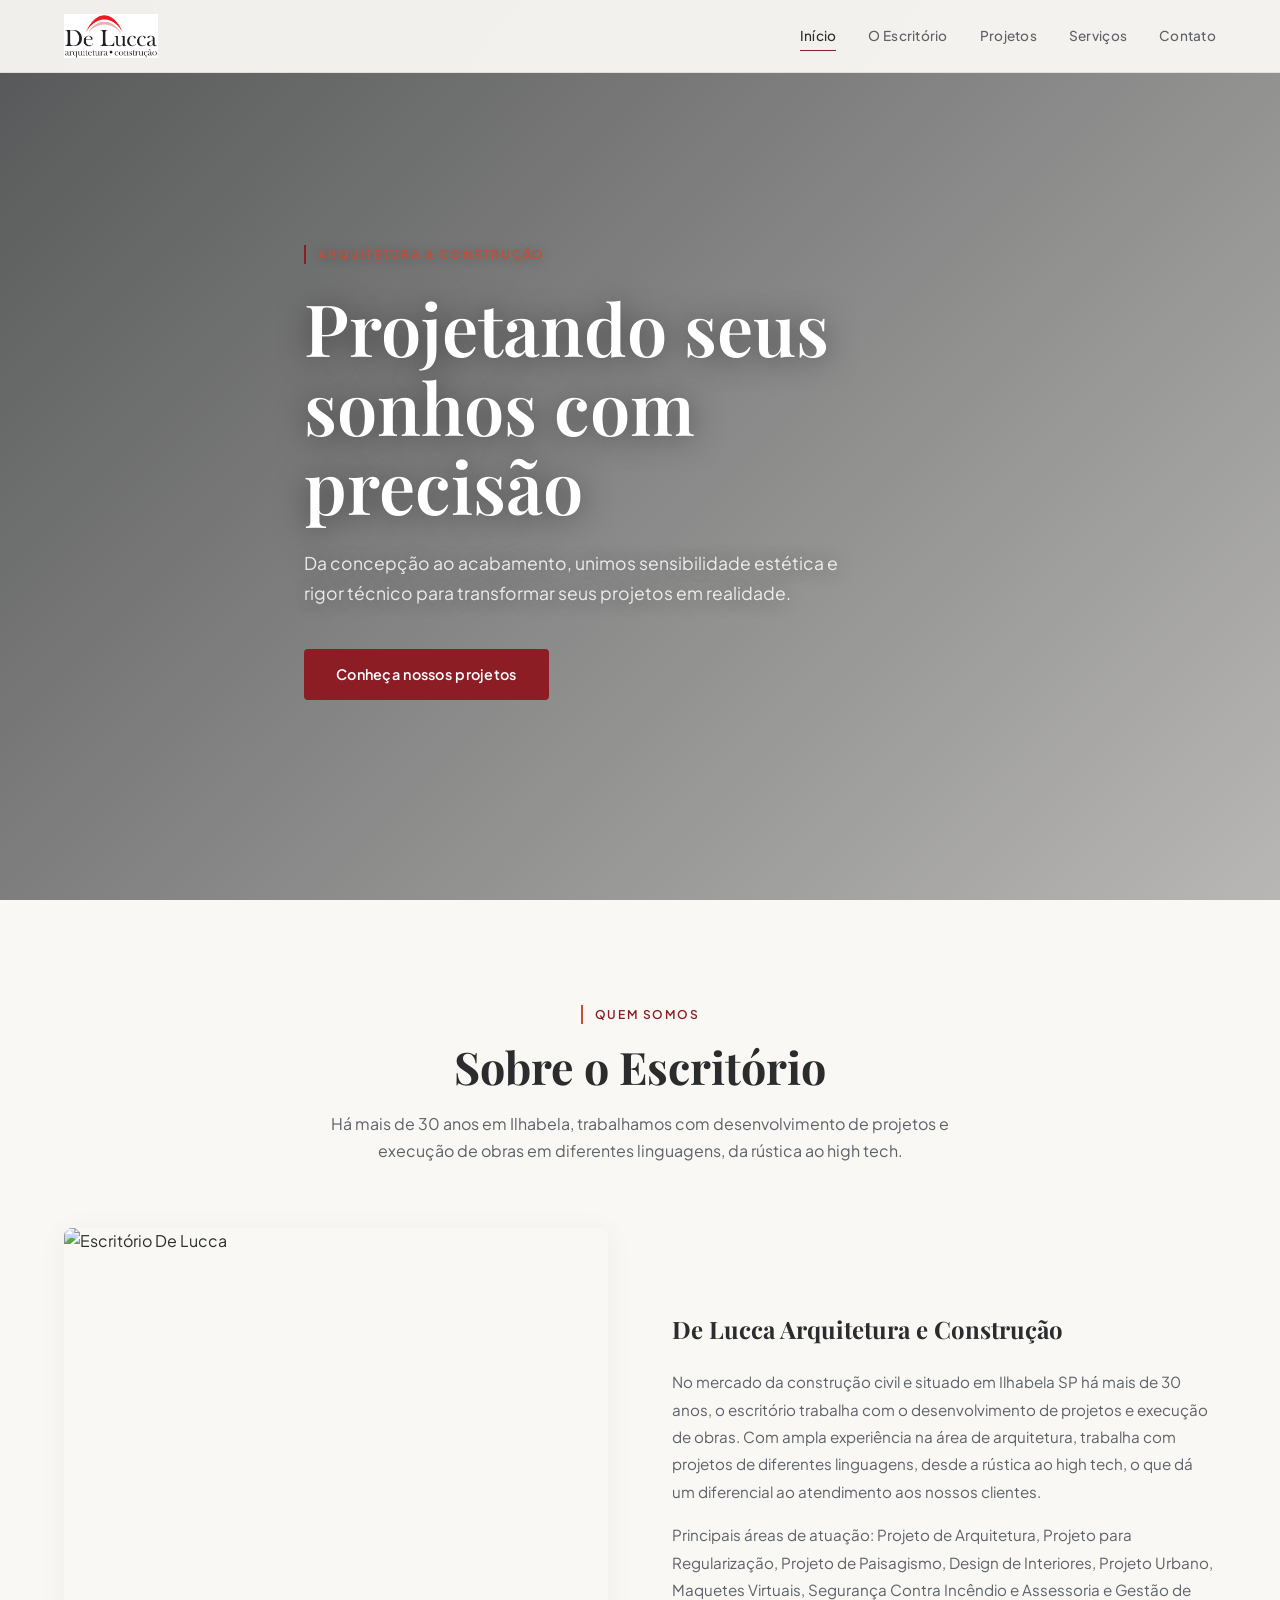
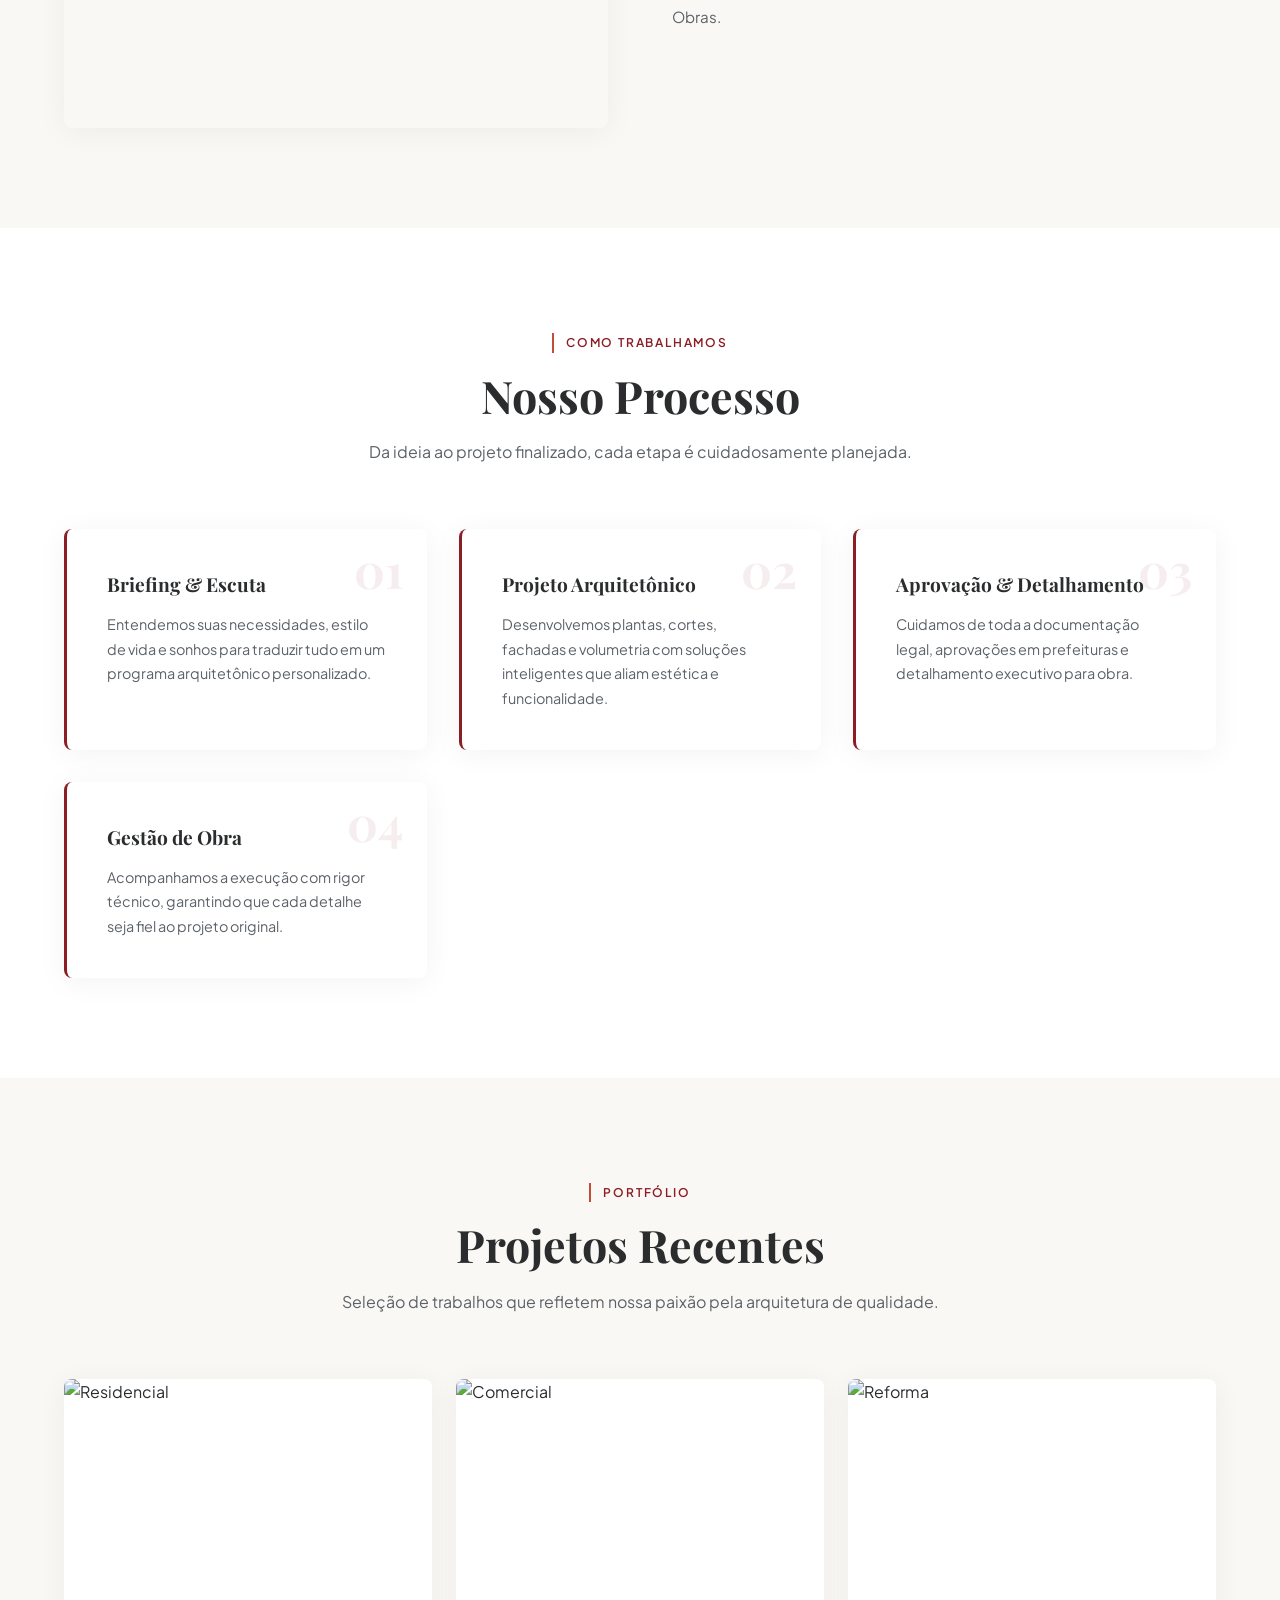
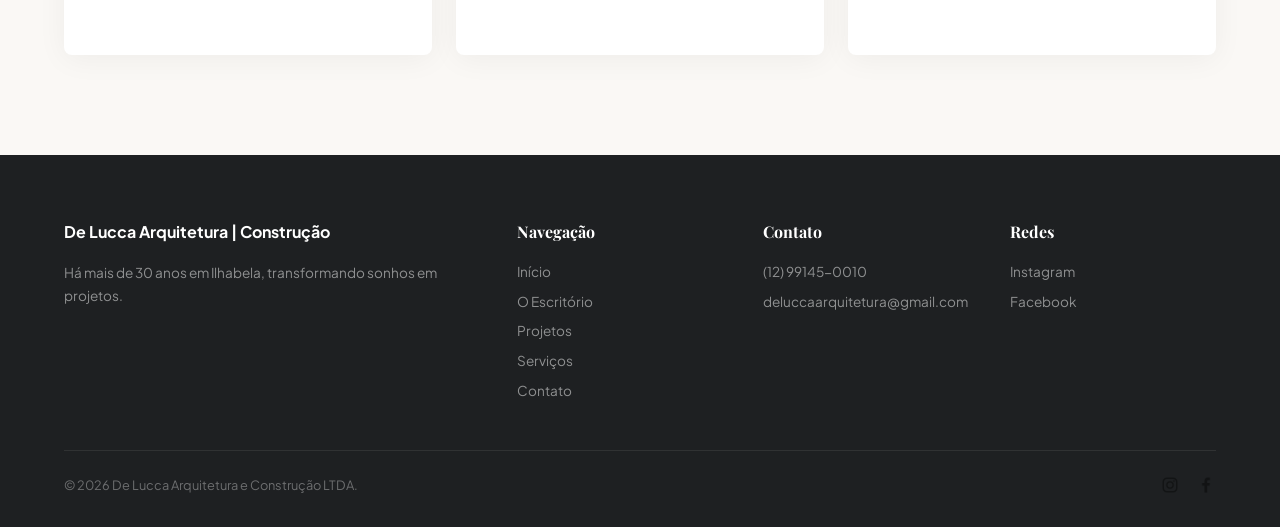
==== index.html @ 86a9008e "Corrige info contato, textos reais do site original, seção equipe, imagens Unsplash" ====
<!DOCTYPE html>
<html lang="pt">
<head>
  <meta charset="utf-8">
  <meta name="viewport" content="width=device-width, initial-scale=1">
  <title>De Lucca Arquitetura | Construção — Itaguassu</title>
  <meta name="description" content="Arquitetura e Construção em Ilhabela. Projetando seus sonhos com precisão técnica e elegância contemporânea.">
  <link rel="preconnect" href="https://fonts.googleapis.com">
  <link rel="preconnect" href="https://fonts.gstatic.com" crossorigin>
  <link href="https://fonts.googleapis.com/css2?family=Playfair+Display:ital,wght@0,400;0,600;1,400&family=Plus+Jakarta+Sans:wght@400;500;600;700&family=JetBrains+Mono&display=swap" rel="stylesheet">
  <link rel="stylesheet" href="style.css">
</head>
<body>

  <header class="header">
    <div class="container header-inner">
      <a href="index.html" class="logo">
        <img src="assets/images/logo.jpg" alt="De Lucca Arquitetura">
      </a>
      <button class="menu-toggle" aria-label="Menu">
        <svg viewBox="0 0 24 24" fill="none" stroke="currentColor" stroke-width="2">
          <path d="M3 12h18M3 6h18M3 18h18"/>
        </svg>
      </button>
      <nav class="nav">
        <a href="index.html">Início</a>
        <a href="escritorio.html">O Escritório</a>
        <a href="projetos.html">Projetos</a>
        <a href="servicos.html">Serviços</a>
        <a href="contato.html">Contato</a>
      </nav>
    </div>
  </header>

  <main>
    <section class="hero">
      <div class="hero-bg">
        <img src="https://images.unsplash.com/photo-1600607687939-ce8a6c25118c?w=1600&q=80" alt="Projeto De Lucca" loading="lazy">
      </div>
      <div class="hero-overlay"></div>
      <div class="hero-content container">
        <span class="hero-tag">Arquitetura & Construção</span>
        <h1>Projetando seus sonhos com precisão</h1>
        <p>Da concepção ao acabamento, unimos sensibilidade estética e rigor técnico para transformar seus projetos em realidade.</p>
        <a href="projetos.html" class="btn btn-primary">Conheça nossos projetos</a>
      </div>
    </section>

    <section class="section">
      <div class="container">
        <div class="section-header">
          <span class="section-tag">Quem Somos</span>
          <h2>Sobre o Escritório</h2>
          <p>Há mais de 30 anos em Ilhabela, trabalhamos com desenvolvimento de projetos e execução de obras em diferentes linguagens, da rústica ao high tech.</p>
        </div>
        <div class="about-grid">
          <div class="about-image">
            <img src="https://images.unsplash.com/photo-1600585154340-be6161a56a0c?w=600&q=80" alt="Escritório De Lucca" loading="lazy">
          </div>
          <div class="about-content">
            <h3>De Lucca Arquitetura e Construção</h3>
            <p>No mercado da construção civil e situado em Ilhabela SP há mais de 30 anos, o escritório trabalha com o desenvolvimento de projetos e execução de obras. Com ampla experiência na área de arquitetura, trabalha com projetos de diferentes linguagens, desde a rústica ao high tech, o que dá um diferencial ao atendimento aos nossos clientes.</p>
            <p>Principais áreas de atuação: Projeto de Arquitetura, Projeto para Regularização, Projeto de Paisagismo, Design de Interiores, Projeto Urbano, Maquetes Virtuais, Segurança Contra Incêndio e Assessoria e Gestão de Obras.</p>
          </div>
        </div>
      </div>
    </section>

    <section class="section" style="background: var(--bg-card-white);">
      <div class="container">
        <div class="section-header">
          <span class="section-tag">Como Trabalhamos</span>
          <h2>Nosso Processo</h2>
          <p>Da ideia ao projeto finalizado, cada etapa é cuidadosamente planejada.</p>
        </div>
        <div class="process-grid">
          <div class="process-step">
            <span class="step-number">01</span>
            <h3>Briefing & Escuta</h3>
            <p>Entendemos suas necessidades, estilo de vida e sonhos para traduzir tudo em um programa arquitetônico personalizado.</p>
          </div>
          <div class="process-step">
            <span class="step-number">02</span>
            <h3>Projeto Arquitetônico</h3>
            <p>Desenvolvemos plantas, cortes, fachadas e volumetria com soluções inteligentes que aliam estética e funcionalidade.</p>
          </div>
          <div class="process-step">
            <span class="step-number">03</span>
            <h3>Aprovação & Detalhamento</h3>
            <p>Cuidamos de toda a documentação legal, aprovações em prefeituras e detalhamento executivo para obra.</p>
          </div>
          <div class="process-step">
            <span class="step-number">04</span>
            <h3>Gestão de Obra</h3>
            <p>Acompanhamos a execução com rigor técnico, garantindo que cada detalhe seja fiel ao projeto original.</p>
          </div>
        </div>
      </div>
    </section>

    <section class="section">
      <div class="container">
        <div class="section-header">
          <span class="section-tag">Portfólio</span>
          <h2>Projetos Recentes</h2>
          <p>Seleção de trabalhos que refletem nossa paixão pela arquitetura de qualidade.</p>
        </div>
        <div class="projects-grid">
          <a href="projetos.html" class="project-card">
            <img src="https://images.unsplash.com/photo-1600596542815-ffad4c1539a9?w=400&q=80" alt="Residencial" loading="lazy">
            <div class="project-overlay">
              <h3>Residência Familiar</h3>
              <p>Ilhabela, SP — 450 m²</p>
            </div>
          </a>
          <a href="projetos.html" class="project-card">
            <img src="https://images.unsplash.com/photo-1600585154526-990dced4db0d?w=400&q=80" alt="Comercial" loading="lazy">
            <div class="project-overlay">
              <h3>Espaço Comercial</h3>
              <p>Itaguassu, SP — 280 m²</p>
            </div>
          </a>
          <a href="projetos.html" class="project-card">
            <img src="https://images.unsplash.com/photo-1600566753190-17f0baa2a6c3?w=400&q=80" alt="Reforma" loading="lazy">
            <div class="project-overlay">
              <h3>Reforma & Restauro</h3>
              <p>Ilhabela, SP — 320 m²</p>
            </div>
          </a>
        </div>
      </div>
    </section>
  </main>

  <footer class="footer">
    <div class="container">
      <div class="footer-grid">
        <div class="footer-brand">
          <strong style="color:#fff; font-size:1rem;">De Lucca Arquitetura | Construção</strong>
          <p>Há mais de 30 anos em Ilhabela, transformando sonhos em projetos.</p>
        </div>
        <div>
          <h4>Navegação</h4>
          <a href="index.html">Início</a>
          <a href="escritorio.html">O Escritório</a>
          <a href="projetos.html">Projetos</a>
          <a href="servicos.html">Serviços</a>
          <a href="contato.html">Contato</a>
        </div>
        <div>
          <h4>Contato</h4>
          <a href="tel:12991450010">(12) 99145-0010</a>
          <a href="mailto:deluccaarquitetura@gmail.com">deluccaarquitetura@gmail.com</a>
        </div>
        <div>
          <h4>Redes</h4>
          <a href="https://www.instagram.com/deluccaarquitetura/" target="_blank">Instagram</a>
          <a href="https://www.facebook.com/DeLuccaArquitetura/" target="_blank">Facebook</a>
        </div>
      </div>
      <div class="footer-bottom">
        <span>&copy; 2026 De Lucca Arquitetura e Construção LTDA.</span>
        <div class="footer-social">
          <a href="https://www.instagram.com/deluccaarquitetura/" target="_blank" aria-label="Instagram">
            <img src="assets/icons/instagram.png" alt="Instagram">
          </a>
          <a href="https://www.facebook.com/DeLuccaArquitetura/" target="_blank" aria-label="Facebook">
            <img src="assets/icons/facebook.png" alt="Facebook">
          </a>
        </div>
      </div>
    </div>
  </footer>

  <script src="script.js"></script>
</body>
</html>
---- style.css ----
:root {
  --color-primary-dark-red: #8C1D24;
  --color-secondary-terracotta: #C44D38;
  --color-brand-charcoal: #2A2C2E;
  --color-technical-gray: #5C6268;
  --bg-page-warm: #FAF8F5;
  --bg-card-white: #FFFFFF;
  --border-subtle: #E2DDD5;
  --bg-footer-dark: #1E2022;
  --font-heading: 'Playfair Display', Georgia, serif;
  --font-body: 'Plus Jakarta Sans', system-ui, sans-serif;
  --radius-sm: 4px;
  --radius-md: 8px;
  --shadow-soft: 0 4px 30px rgba(0,0,0,0.05);
  --transition: 0.3s ease;
}

*,
*::before,
*::after {
  margin: 0;
  padding: 0;
  box-sizing: border-box;
}

html {
  scroll-behavior: smooth;
}

body {
  font-family: var(--font-body);
  background: var(--bg-page-warm);
  color: var(--color-brand-charcoal);
  line-height: 1.6;
  -webkit-font-smoothing: antialiased;
}

img {
  max-width: 100%;
  height: auto;
  display: block;
}

a {
  text-decoration: none;
  color: inherit;
}

.container {
  max-width: 1200px;
  margin: 0 auto;
  padding: 0 24px;
}

/* Header */
.header {
  position: fixed;
  top: 0;
  left: 0;
  right: 0;
  z-index: 100;
  background: rgba(250, 248, 245, 0.95);
  backdrop-filter: blur(12px);
  border-bottom: 1px solid var(--border-subtle);
  transition: var(--transition);
}

.header.scrolled {
  box-shadow: 0 2px 30px rgba(0,0,0,0.06);
}

.header-inner {
  display: flex;
  align-items: center;
  justify-content: space-between;
  height: 72px;
}

.logo {
  display: flex;
  align-items: center;
  gap: 12px;
}

.logo img {
  height: 44px;
  width: auto;
}

.nav {
  display: flex;
  align-items: center;
  gap: 32px;
}

.nav a {
  font-size: 0.85rem;
  font-weight: 500;
  letter-spacing: 0.02em;
  color: var(--color-technical-gray);
  position: relative;
  transition: color var(--transition);
}

.nav a::after {
  content: '';
  position: absolute;
  bottom: -4px;
  left: 0;
  width: 0;
  height: 1px;
  background: var(--color-primary-dark-red);
  transition: width var(--transition);
}

.nav a:hover,
.nav a.active {
  color: var(--color-brand-charcoal);
}

.nav a:hover::after,
.nav a.active::after {
  width: 100%;
}

.menu-toggle {
  display: none;
  background: none;
  border: none;
  cursor: pointer;
  padding: 8px;
  color: var(--color-brand-charcoal);
}

.menu-toggle svg {
  width: 24px;
  height: 24px;
}

@media (max-width: 768px) {
  .menu-toggle {
    display: block;
  }

  .nav {
    position: fixed;
    top: 72px;
    left: 0;
    right: 0;
    background: var(--bg-page-warm);
    flex-direction: column;
    padding: 24px;
    gap: 20px;
    border-bottom: 1px solid var(--border-subtle);
    transform: translateY(-100%);
    opacity: 0;
    transition: all var(--transition);
    pointer-events: none;
  }

  .nav.open {
    transform: translateY(0);
    opacity: 1;
    pointer-events: all;
  }
}

/* Hero */
.hero {
  min-height: 100vh;
  display: flex;
  align-items: center;
  position: relative;
  overflow: hidden;
  margin-top: 0;
}

.hero-bg {
  position: absolute;
  inset: 0;
  z-index: 0;
}

.hero-bg img {
  width: 100%;
  height: 100%;
  object-fit: cover;
}

.hero-overlay {
  position: absolute;
  inset: 0;
  background: linear-gradient(
    135deg,
    rgba(30, 32, 34, 0.75) 0%,
    rgba(30, 32, 34, 0.3) 100%
  );
  z-index: 1;
}

.hero-content {
  position: relative;
  z-index: 2;
  max-width: 720px;
  padding: 120px 24px 80px;
}

.hero-tag {
  display: inline-block;
  font-family: var(--font-body);
  font-size: 0.75rem;
  font-weight: 600;
  letter-spacing: 0.15em;
  text-transform: uppercase;
  color: var(--color-secondary-terracotta);
  margin-bottom: 24px;
  border-left: 2px solid var(--color-primary-dark-red);
  padding-left: 12px;
  text-shadow: 0 1px 12px rgba(0,0,0,0.3);
}

.hero h1 {
  font-family: var(--font-heading);
  font-size: clamp(2.5rem, 6vw, 4.5rem);
  line-height: 1.1;
  color: #fff;
  margin-bottom: 24px;
  font-weight: 600;
  text-shadow: 0 2px 30px rgba(0,0,0,0.5);
}

.hero p {
  font-size: 1.1rem;
  line-height: 1.7;
  color: rgba(255, 255, 255, 0.85);
  margin-bottom: 40px;
  max-width: 540px;
  text-shadow: 0 1px 20px rgba(0,0,0,0.4);
}

.btn {
  display: inline-flex;
  align-items: center;
  gap: 8px;
  padding: 14px 32px;
  border-radius: var(--radius-sm);
  font-family: var(--font-body);
  font-size: 0.9rem;
  font-weight: 600;
  letter-spacing: 0.02em;
  cursor: pointer;
  transition: all var(--transition);
  border: none;
}

.btn-primary {
  background: var(--color-primary-dark-red);
  color: #fff;
}

.btn-primary:hover {
  background: #a8242e;
  transform: translateY(-1px);
  box-shadow: 0 4px 20px rgba(140, 29, 36, 0.3);
}

.btn-outline {
  background: transparent;
  color: #fff;
  border: 1px solid rgba(255, 255, 255, 0.3);
}

.btn-outline:hover {
  border-color: #fff;
  background: rgba(255, 255, 255, 0.1);
}

@media (max-width: 768px) {
  .hero-content {
    padding: 100px 24px 60px;
  }
}

/* Sections */
.section {
  padding: 100px 0;
}

.section-header {
  text-align: center;
  max-width: 640px;
  margin: 0 auto 64px;
}

.section-tag {
  display: inline-block;
  font-size: 0.75rem;
  font-weight: 600;
  letter-spacing: 0.15em;
  text-transform: uppercase;
  color: var(--color-primary-dark-red);
  margin-bottom: 16px;
  border-left: 2px solid var(--color-secondary-terracotta);
  padding-left: 12px;
}

.section h2 {
  font-family: var(--font-heading);
  font-size: clamp(1.8rem, 3.5vw, 2.8rem);
  line-height: 1.2;
  color: var(--color-brand-charcoal);
  margin-bottom: 16px;
}

.section p {
  color: var(--color-technical-gray);
  font-size: 1rem;
  line-height: 1.7;
}

/* Grid de Projetos */
.projects-grid {
  display: grid;
  grid-template-columns: repeat(auto-fill, minmax(340px, 1fr));
  gap: 24px;
}

.project-card {
  position: relative;
  overflow: hidden;
  border-radius: var(--radius-md);
  aspect-ratio: 4/3;
  background: var(--bg-card-white);
  box-shadow: var(--shadow-soft);
  cursor: pointer;
}

.project-card img {
  width: 100%;
  height: 100%;
  object-fit: cover;
  transition: transform 0.6s ease;
}

.project-card:hover img {
  transform: scale(1.05);
}

.project-overlay {
  position: absolute;
  inset: 0;
  background: linear-gradient(
    to top,
    rgba(30, 32, 34, 0.85) 0%,
    transparent 60%
  );
  display: flex;
  flex-direction: column;
  justify-content: flex-end;
  padding: 32px;
  opacity: 0;
  transition: opacity var(--transition);
}

.project-card:hover .project-overlay {
  opacity: 1;
}

.project-overlay h3 {
  font-family: var(--font-heading);
  font-size: 1.25rem;
  color: #fff;
  margin-bottom: 4px;
}

.project-overlay p {
  font-size: 0.8rem;
  color: rgba(255, 255, 255, 0.7);
}

@media (max-width: 768px) {
  .project-overlay {
    opacity: 1;
    padding: 20px;
  }
  .projects-grid {
    grid-template-columns: 1fr;
  }
}

/* Processos */
.process-grid {
  display: grid;
  grid-template-columns: repeat(auto-fit, minmax(280px, 1fr));
  gap: 32px;
}

.process-step {
  position: relative;
  padding: 40px;
  background: var(--bg-card-white);
  border-radius: var(--radius-md);
  border-left: 3px solid var(--color-primary-dark-red);
  box-shadow: var(--shadow-soft);
}

.process-step .step-number {
  font-family: var(--font-heading);
  font-size: 3rem;
  color: rgba(140, 29, 36, 0.08);
  position: absolute;
  top: 16px;
  right: 24px;
  font-weight: 700;
  line-height: 1;
}

.process-step h3 {
  font-family: var(--font-heading);
  font-size: 1.2rem;
  margin-bottom: 12px;
  color: var(--color-brand-charcoal);
}

.process-step p {
  font-size: 0.9rem;
  color: var(--color-technical-gray);
  line-height: 1.7;
}

/* Sobre */
.about-grid {
  display: grid;
  grid-template-columns: 1fr 1fr;
  gap: 64px;
  align-items: center;
}

.about-image {
  border-radius: var(--radius-md);
  overflow: hidden;
  box-shadow: var(--shadow-soft);
}

.about-image img {
  width: 100%;
  height: 500px;
  object-fit: cover;
}

.about-content h3 {
  font-family: var(--font-heading);
  font-size: 1.5rem;
  margin-bottom: 20px;
  color: var(--color-brand-charcoal);
}

.about-content p {
  color: var(--color-technical-gray);
  margin-bottom: 16px;
  font-size: 0.95rem;
  line-height: 1.8;
}

.about-metrics {
  display: grid;
  grid-template-columns: repeat(3, 1fr);
  gap: 24px;
  margin-top: 40px;
  padding-top: 32px;
  border-top: 1px solid var(--border-subtle);
}

.metric h4 {
  font-family: var(--font-heading);
  font-size: 2rem;
  color: var(--color-primary-dark-red);
}

.metric p {
  font-size: 0.8rem;
  color: var(--color-technical-gray);
  margin-bottom: 0;
}

@media (max-width: 768px) {
  .about-grid {
    grid-template-columns: 1fr;
    gap: 32px;
  }
  .about-metrics {
    grid-template-columns: repeat(3, 1fr);
    gap: 16px;
  }
}

/* Serviços */
.services-grid {
  display: grid;
  grid-template-columns: repeat(auto-fit, minmax(260px, 1fr));
  gap: 24px;
}

.service-card {
  padding: 40px 32px;
  background: var(--bg-card-white);
  border-radius: var(--radius-md);
  box-shadow: var(--shadow-soft);
  transition: transform var(--transition);
}

.service-card:hover {
  transform: translateY(-4px);
}

.service-card .icon {
  font-size: 2rem;
  margin-bottom: 16px;
  display: block;
}

.service-card h3 {
  font-family: var(--font-heading);
  font-size: 1.15rem;
  margin-bottom: 12px;
}

.service-card p {
  font-size: 0.9rem;
  color: var(--color-technical-gray);
  line-height: 1.7;
}

/* Contato */
.contact-grid {
  display: grid;
  grid-template-columns: 1fr 1fr;
  gap: 64px;
}

.contact-info h3 {
  font-family: var(--font-heading);
  font-size: 1.5rem;
  margin-bottom: 24px;
}

.contact-info p {
  color: var(--color-technical-gray);
  margin-bottom: 8px;
  font-size: 0.95rem;
}

.contact-info .info-item {
  display: flex;
  align-items: flex-start;
  gap: 12px;
  margin-bottom: 20px;
}

.contact-form {
  display: flex;
  flex-direction: column;
  gap: 16px;
}

.contact-form input,
.contact-form textarea {
  padding: 14px 16px;
  border: 1px solid var(--border-subtle);
  border-radius: var(--radius-sm);
  font-family: var(--font-body);
  font-size: 0.9rem;
  background: var(--bg-card-white);
  transition: border-color var(--transition);
  outline: none;
}

.contact-form input:focus,
.contact-form textarea:focus {
  border-color: var(--color-primary-dark-red);
}

.contact-form textarea {
  min-height: 140px;
  resize: vertical;
}

@media (max-width: 768px) {
  .contact-grid {
    grid-template-columns: 1fr;
    gap: 32px;
  }
}

/* Footer */
.footer {
  background: var(--bg-footer-dark);
  color: rgba(255, 255, 255, 0.7);
  padding: 64px 0 32px;
}

.footer-grid {
  display: grid;
  grid-template-columns: 2fr 1fr 1fr 1fr;
  gap: 40px;
  margin-bottom: 40px;
}

.footer-brand p {
  font-size: 0.85rem;
  line-height: 1.7;
  margin-top: 16px;
  color: rgba(255, 255, 255, 0.5);
}

.footer h4 {
  font-family: var(--font-heading);
  color: #fff;
  font-size: 1rem;
  margin-bottom: 16px;
}

.footer a {
  display: block;
  font-size: 0.85rem;
  margin-bottom: 8px;
  color: rgba(255, 255, 255, 0.5);
  transition: color var(--transition);
}

.footer a:hover {
  color: var(--color-secondary-terracotta);
}

.footer-bottom {
  border-top: 1px solid rgba(255, 255, 255, 0.08);
  padding-top: 24px;
  display: flex;
  justify-content: space-between;
  align-items: center;
  font-size: 0.8rem;
  color: rgba(255, 255, 255, 0.35);
}

.footer-social {
  display: flex;
  gap: 16px;
}

.footer-social a {
  margin-bottom: 0;
}

.footer-social img {
  width: 20px;
  height: 20px;
  opacity: 0.4;
  transition: opacity var(--transition);
}

.footer-social img:hover {
  opacity: 1;
}

@media (max-width: 768px) {
  .footer-grid {
    grid-template-columns: 1fr;
    gap: 32px;
  }
  .footer-bottom {
    flex-direction: column;
    gap: 12px;
    text-align: center;
  }
}

/* Page Header */
.page-header {
  padding: 140px 0 60px;
  background: var(--bg-page-warm);
  border-bottom: 1px solid var(--border-subtle);
}

.page-header h1 {
  font-family: var(--font-heading);
  font-size: clamp(2rem, 4vw, 3rem);
  color: var(--color-brand-charcoal);
  margin-bottom: 12px;
}

.page-header p {
  color: var(--color-technical-gray);
  font-size: 1rem;
  max-width: 540px;
}

/* Contato específico */
.contact-meta {
  display: flex;
  flex-wrap: wrap;
  gap: 8px;
  margin-top: 8px;
}

.contact-meta span {
  display: inline-block;
  font-family: 'JetBrains Mono', monospace;
  font-size: 0.85rem;
  color: var(--color-technical-gray);
  background: rgba(92, 98, 104, 0.08);
  padding: 4px 12px;
  border-radius: var(--radius-sm);
}

/* Team */
.team-grid {
  display: grid;
  grid-template-columns: repeat(auto-fit, minmax(320px, 1fr));
  gap: 40px;
}

.team-card {
  background: var(--bg-card-white);
  border-radius: var(--radius-md);
  padding: 32px;
  box-shadow: var(--shadow-soft);
  text-align: center;
}

.team-image {
  width: 160px;
  height: 160px;
  border-radius: 50%;
  overflow: hidden;
  margin: 0 auto 24px;
  box-shadow: var(--shadow-soft);
}

.team-image img {
  width: 100%;
  height: 100%;
  object-fit: cover;
}

.team-card h3 {
  font-family: var(--font-heading);
  font-size: 1.3rem;
  margin-bottom: 4px;
}

.team-role {
  display: block;
  font-size: 0.8rem;
  font-weight: 600;
  color: var(--color-primary-dark-red);
  letter-spacing: 0.05em;
  text-transform: uppercase;
  margin-bottom: 16px;
}

.team-card p {
  font-size: 0.9rem;
  color: var(--color-technical-gray);
  line-height: 1.7;
  text-align: left;
}

@media (max-width: 768px) {
  .team-grid {
    grid-template-columns: 1fr;
  }
}

/* Contact page details */
.contact-item {
  margin-bottom: 24px;
}

.contact-label {
  display: block;
  font-size: 0.75rem;
  font-weight: 600;
  letter-spacing: 0.1em;
  text-transform: uppercase;
  color: var(--color-primary-dark-red);
  margin-bottom: 4px;
}

.contact-item p {
  font-size: 0.95rem;
  color: var(--color-brand-charcoal);
}

.contact-item a {
  color: var(--color-secondary-terracotta);
  transition: color var(--transition);
}

.contact-item a:hover {
  color: var(--color-primary-dark-red);
}

.form-group {
  display: flex;
  flex-direction: column;
  gap: 6px;
}

.form-group label {
  font-size: 0.85rem;
  font-weight: 600;
  color: var(--color-brand-charcoal);
}

.form-group input,
.form-group textarea {
  padding: 14px 16px;
  border: 1px solid var(--border-subtle);
  border-radius: var(--radius-sm);
  font-family: var(--font-body);
  font-size: 0.9rem;
  background: var(--bg-card-white);
  transition: border-color var(--transition);
  outline: none;
}

.form-group input:focus,
.form-group textarea:focus {
  border-color: var(--color-primary-dark-red);
}
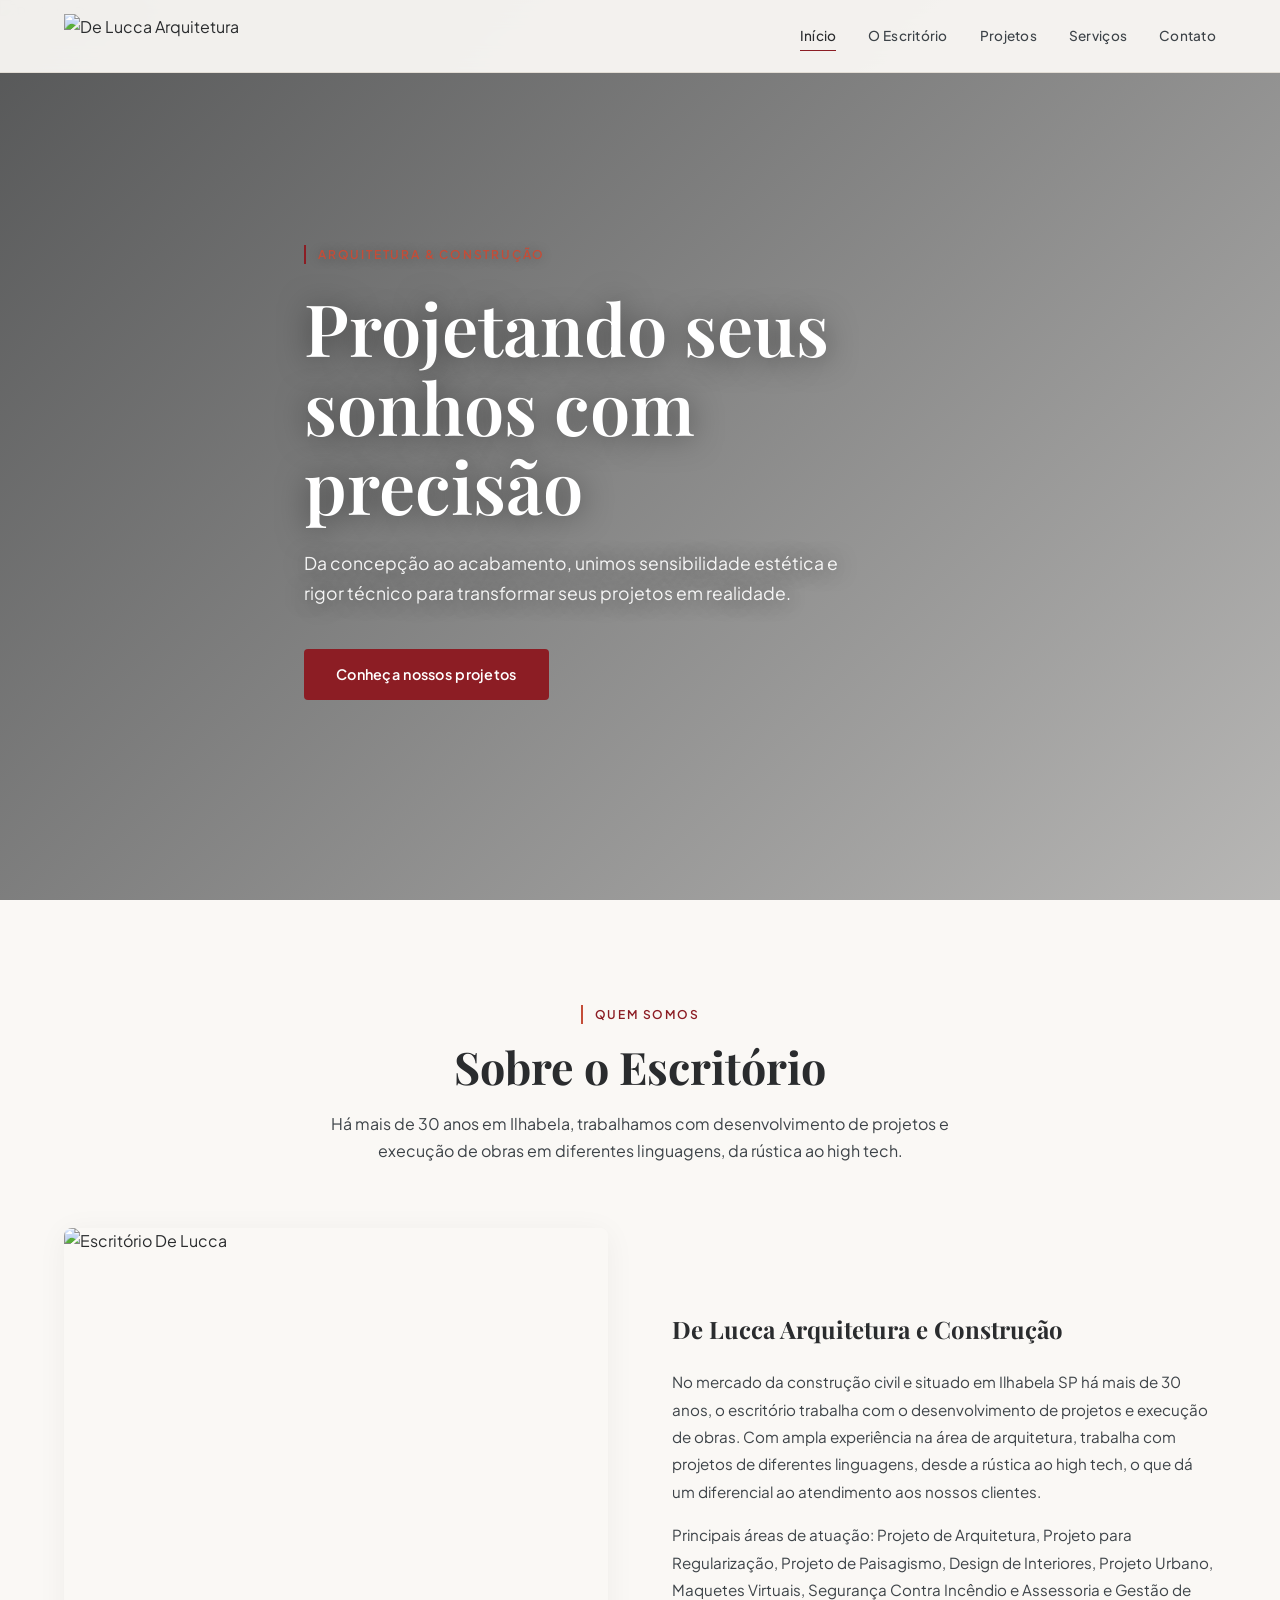
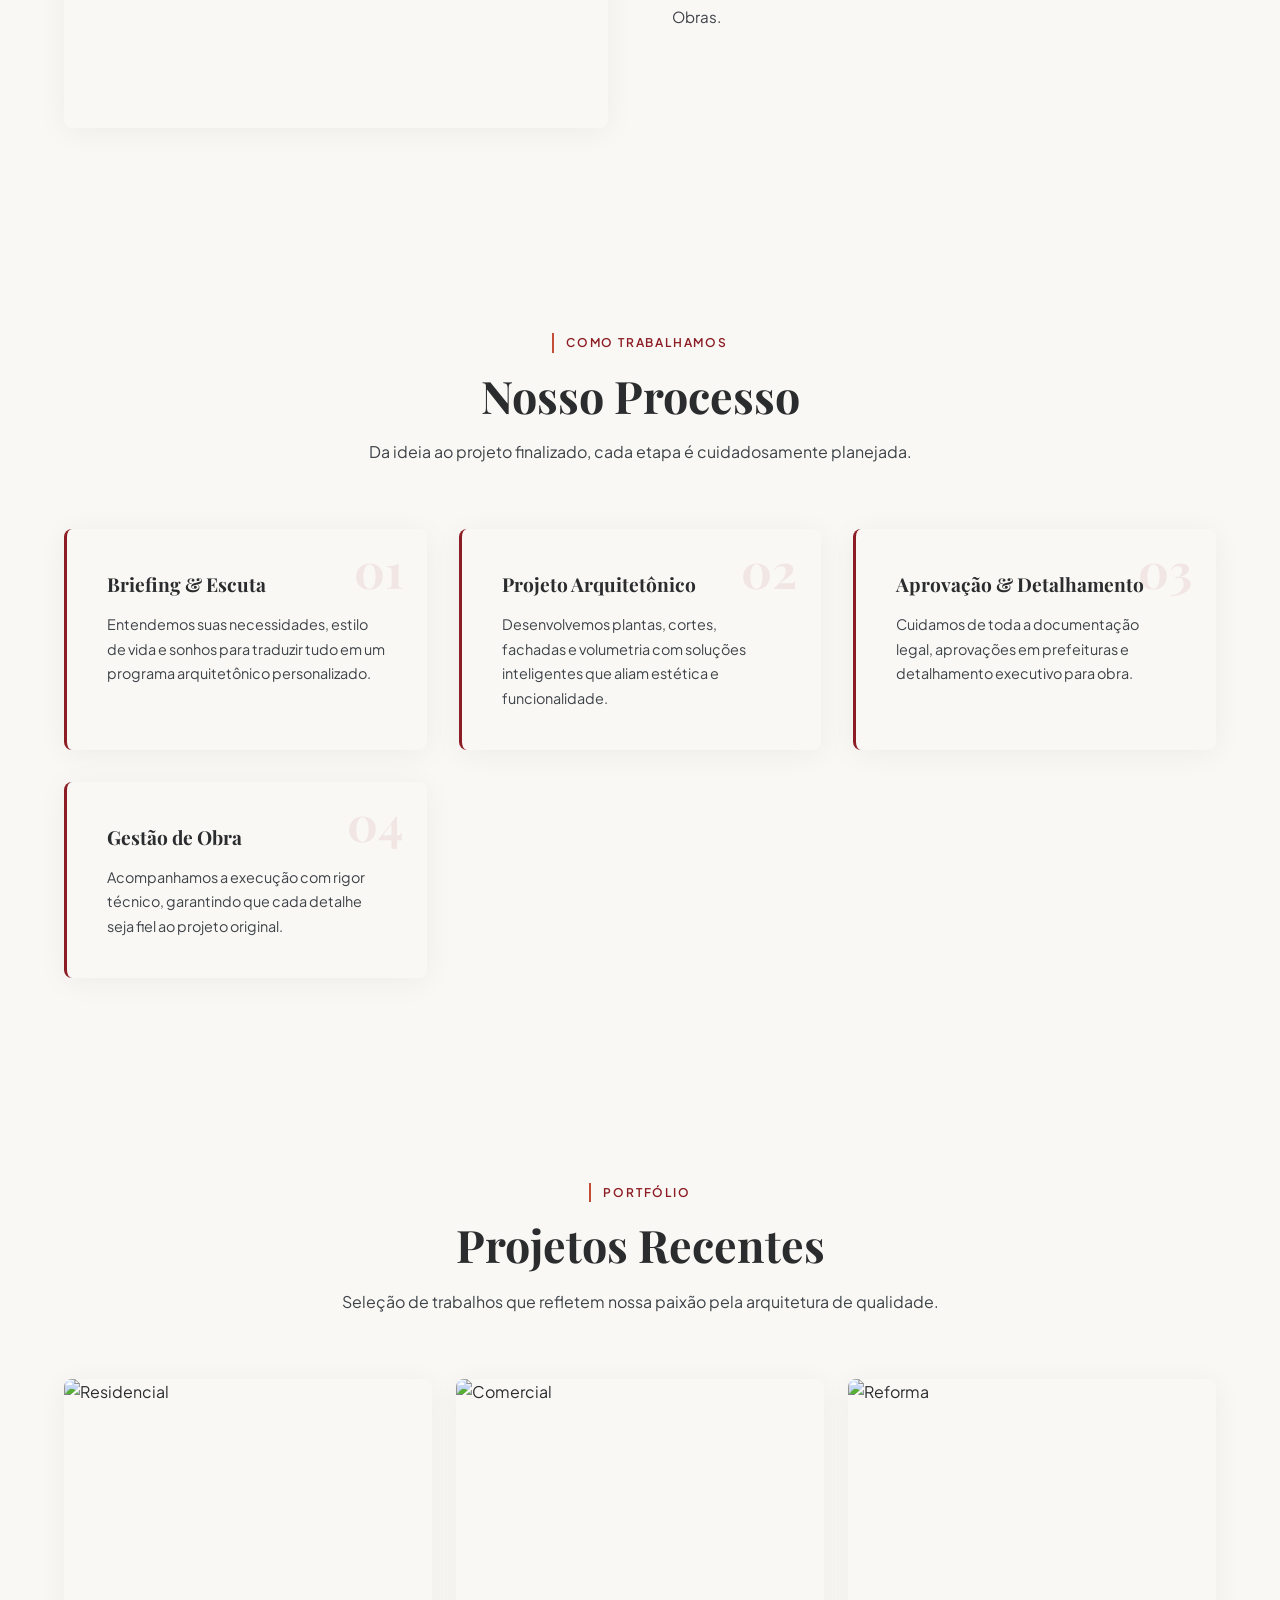
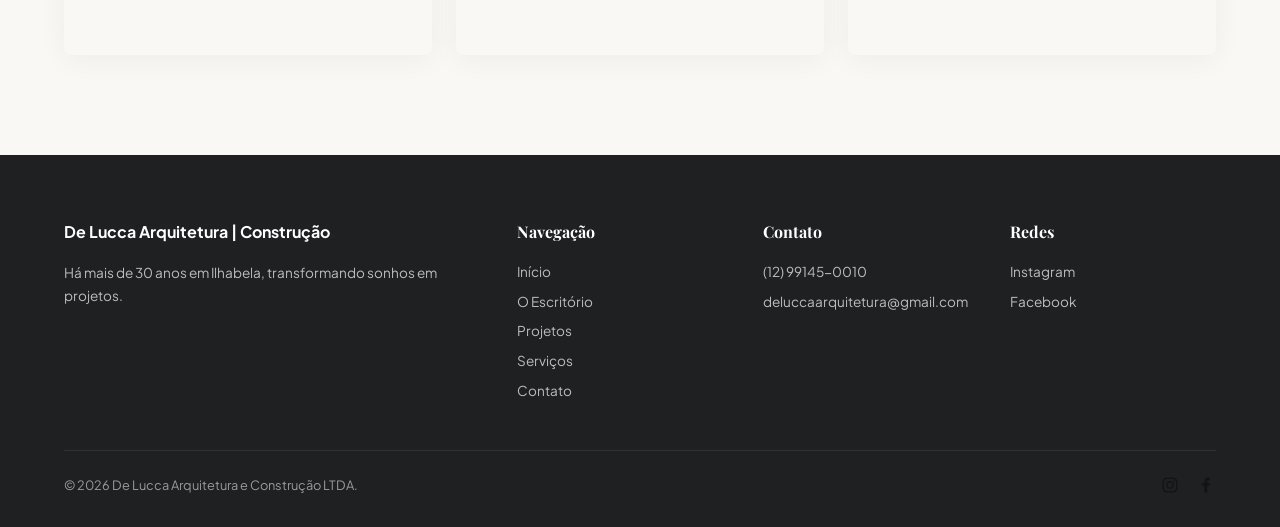
==== commit 39a533e2: "BG card #FAF8F5, logo.png, fotos equipe .avif, contraste textos" ====
--- a/index.html
+++ b/index.html
@@ -15,7 +15,7 @@
   <header class="header">
     <div class="container header-inner">
       <a href="index.html" class="logo">
-        <img src="assets/images/logo.jpg" alt="De Lucca Arquitetura">
+        <img src="assets/images/logo.png" alt="De Lucca Arquitetura">
       </a>
       <button class="menu-toggle" aria-label="Menu">
         <svg viewBox="0 0 24 24" fill="none" stroke="currentColor" stroke-width="2">
--- a/style.css
+++ b/style.css
@@ -2,9 +2,9 @@
   --color-primary-dark-red: #8C1D24;
   --color-secondary-terracotta: #C44D38;
   --color-brand-charcoal: #2A2C2E;
-  --color-technical-gray: #5C6268;
+  --color-technical-gray: #3D4348;
   --bg-page-warm: #FAF8F5;
-  --bg-card-white: #FFFFFF;
+  --bg-card-white: #FAF8F5;
   --border-subtle: #E2DDD5;
   --bg-footer-dark: #1E2022;
   --font-heading: 'Playfair Display', Georgia, serif;
@@ -232,10 +232,10 @@
 .hero p {
   font-size: 1.1rem;
   line-height: 1.7;
-  color: rgba(255, 255, 255, 0.85);
+  color: rgba(255, 255, 255, 0.92);
   margin-bottom: 40px;
   max-width: 540px;
-  text-shadow: 0 1px 20px rgba(0,0,0,0.4);
+  text-shadow: 0 1px 20px rgba(0,0,0,0.5);
 }
 
 .btn {
@@ -610,7 +610,7 @@
   font-size: 0.85rem;
   line-height: 1.7;
   margin-top: 16px;
-  color: rgba(255, 255, 255, 0.5);
+  color: rgba(255, 255, 255, 0.7);
 }
 
 .footer h4 {
@@ -624,7 +624,7 @@
   display: block;
   font-size: 0.85rem;
   margin-bottom: 8px;
-  color: rgba(255, 255, 255, 0.5);
+  color: rgba(255, 255, 255, 0.7);
   transition: color var(--transition);
 }
 
@@ -639,7 +639,7 @@
   justify-content: space-between;
   align-items: center;
   font-size: 0.8rem;
-  color: rgba(255, 255, 255, 0.35);
+  color: rgba(255, 255, 255, 0.55);
 }
 
 .footer-social {
@@ -706,8 +706,8 @@
   display: inline-block;
   font-family: 'JetBrains Mono', monospace;
   font-size: 0.85rem;
-  color: var(--color-technical-gray);
-  background: rgba(92, 98, 104, 0.08);
+  color: var(--color-brand-charcoal);
+  background: rgba(61, 67, 72, 0.08);
   padding: 4px 12px;
   border-radius: var(--radius-sm);
 }
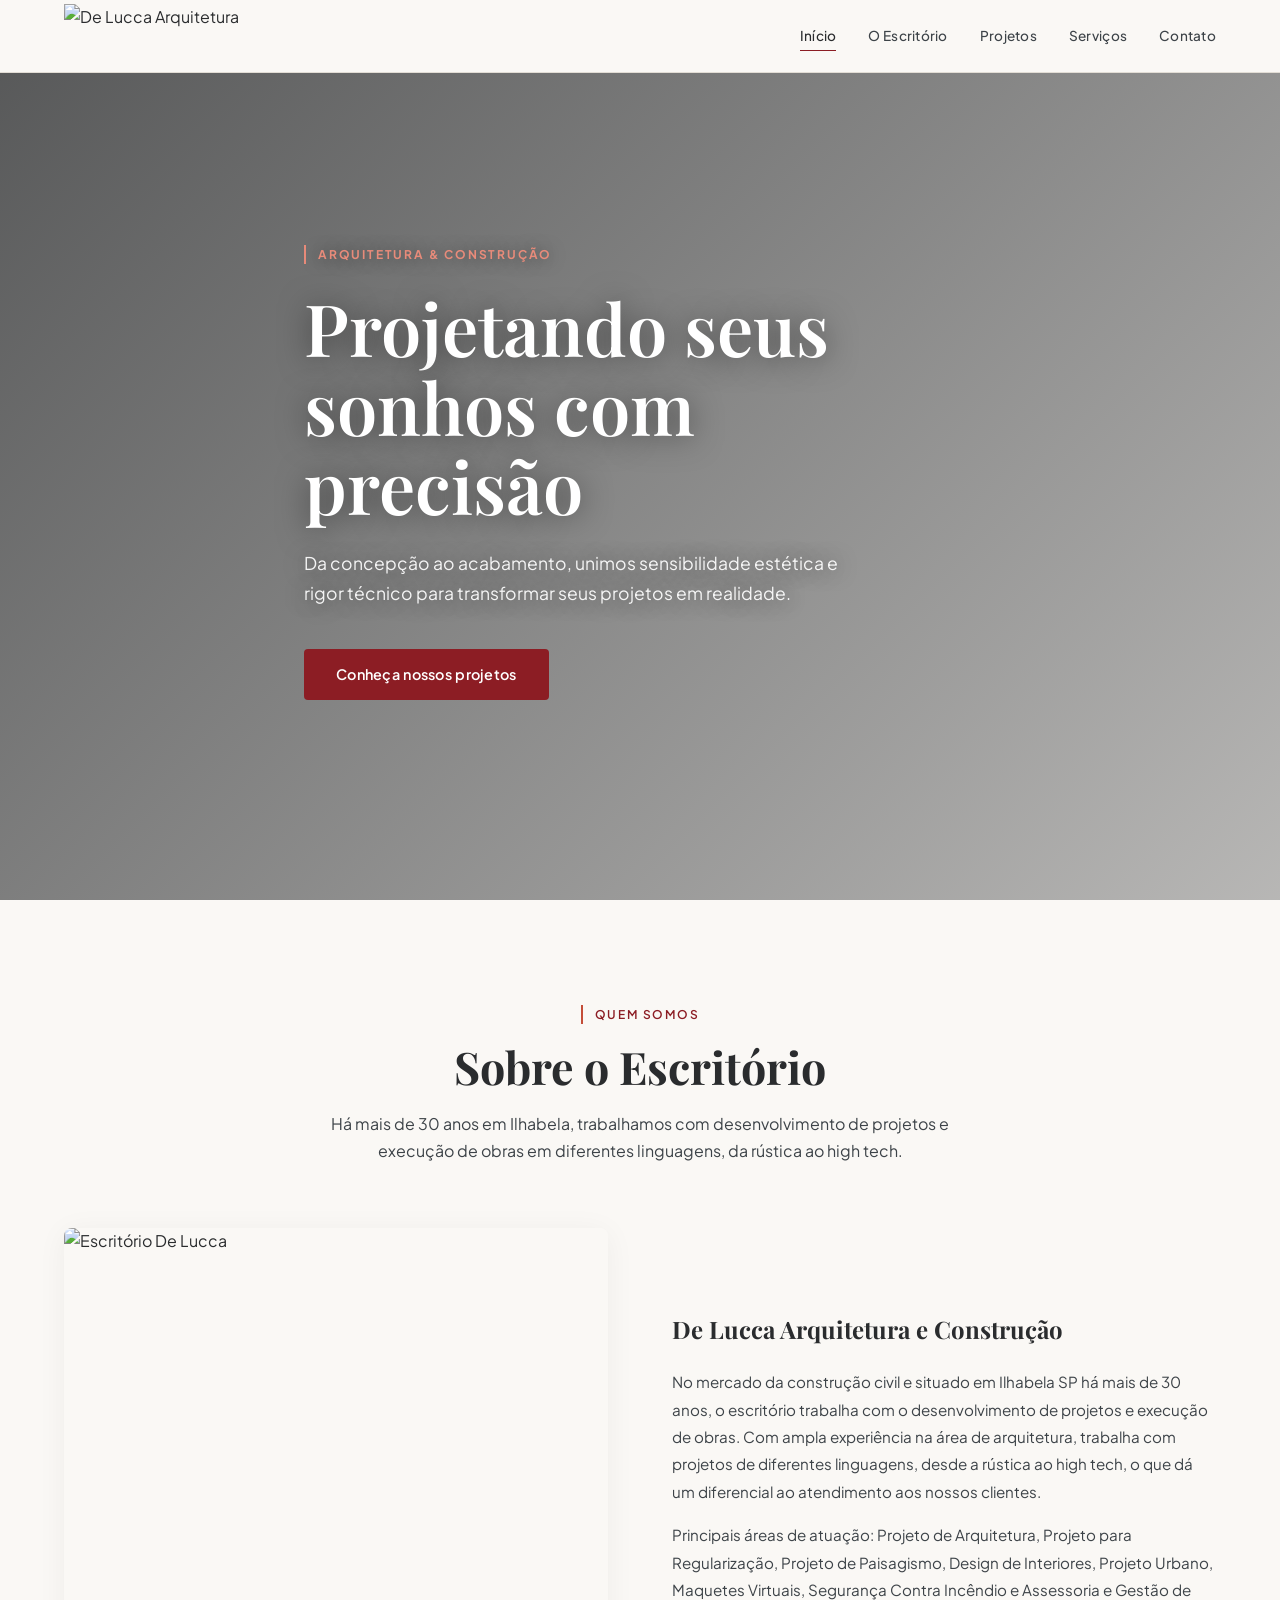
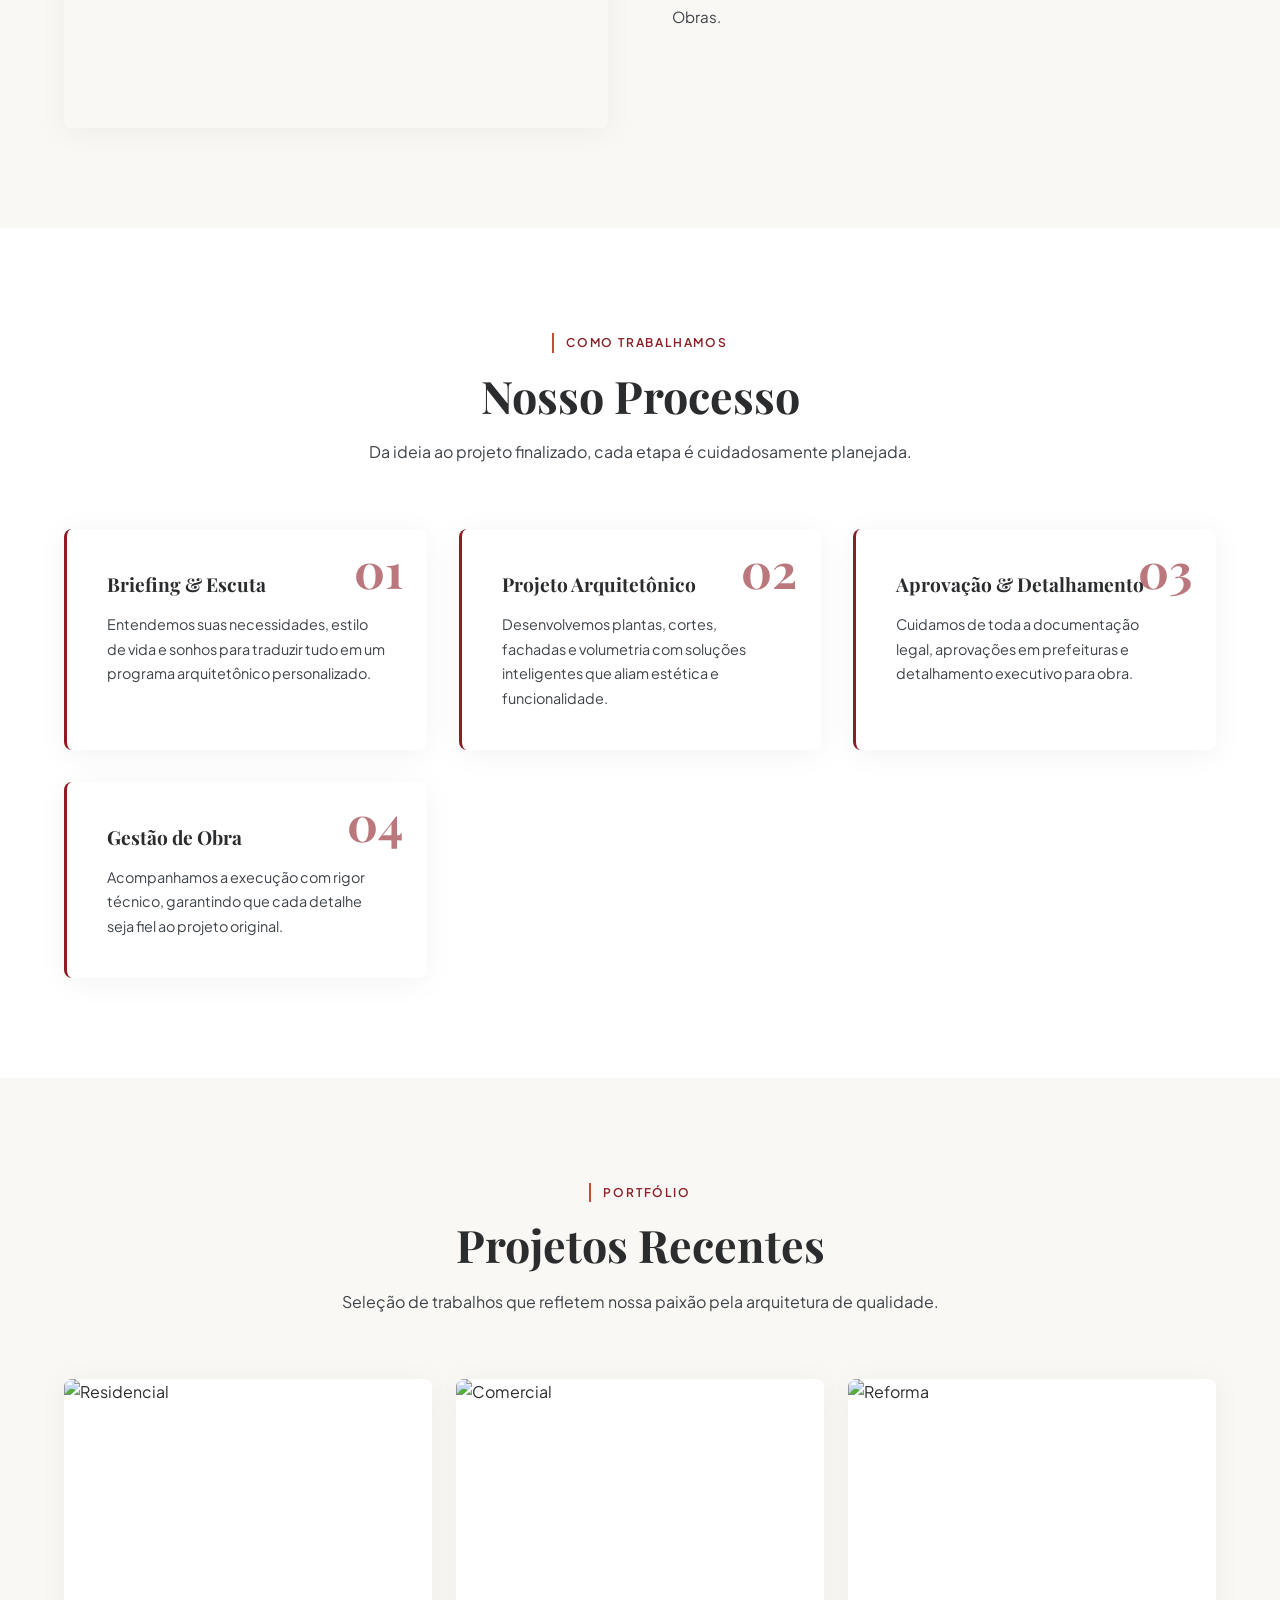
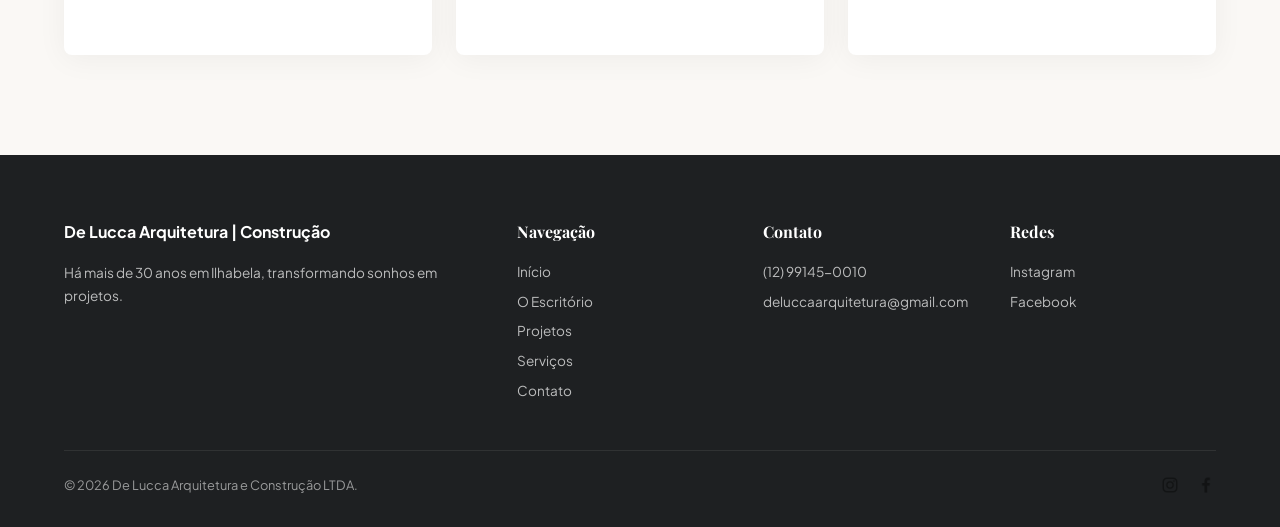
==== commit 696117a2: "hero-tag #E88B7A, fetchpriority hero, width/height img, autocomplete form, CLS" ====
--- a/index.html
+++ b/index.html
@@ -35,7 +35,7 @@
   <main>
     <section class="hero">
       <div class="hero-bg">
-        <img src="https://images.unsplash.com/photo-1600607687939-ce8a6c25118c?w=1600&q=80" alt="Projeto De Lucca" loading="lazy">
+        <img src="https://images.unsplash.com/photo-1600607687939-ce8a6c25118c?w=1600&q=80" alt="Projeto De Lucca" fetchpriority="high" width="1600" height="900">
       </div>
       <div class="hero-overlay"></div>
       <div class="hero-content container">
@@ -55,7 +55,7 @@
         </div>
         <div class="about-grid">
           <div class="about-image">
-            <img src="https://images.unsplash.com/photo-1600585154340-be6161a56a0c?w=600&q=80" alt="Escritório De Lucca" loading="lazy">
+            <img src="https://images.unsplash.com/photo-1600585154340-be6161a56a0c?w=600&q=80" alt="Escritório De Lucca" loading="lazy" width="600" height="500">
           </div>
           <div class="about-content">
             <h3>De Lucca Arquitetura e Construção</h3>
@@ -107,21 +107,21 @@
         </div>
         <div class="projects-grid">
           <a href="projetos.html" class="project-card">
-            <img src="https://images.unsplash.com/photo-1600596542815-ffad4c1539a9?w=400&q=80" alt="Residencial" loading="lazy">
+            <img src="https://images.unsplash.com/photo-1600596542815-ffad4c1539a9?w=400&q=80" alt="Residencial" loading="lazy" width="400" height="300">
             <div class="project-overlay">
               <h3>Residência Familiar</h3>
               <p>Ilhabela, SP — 450 m²</p>
             </div>
           </a>
           <a href="projetos.html" class="project-card">
-            <img src="https://images.unsplash.com/photo-1600585154526-990dced4db0d?w=400&q=80" alt="Comercial" loading="lazy">
+            <img src="https://images.unsplash.com/photo-1600585154526-990dced4db0d?w=400&q=80" alt="Comercial" loading="lazy" width="400" height="300">
             <div class="project-overlay">
               <h3>Espaço Comercial</h3>
               <p>Itaguassu, SP — 280 m²</p>
             </div>
           </a>
           <a href="projetos.html" class="project-card">
-            <img src="https://images.unsplash.com/photo-1600566753190-17f0baa2a6c3?w=400&q=80" alt="Reforma" loading="lazy">
+            <img src="https://images.unsplash.com/photo-1600566753190-17f0baa2a6c3?w=400&q=80" alt="Reforma" loading="lazy" width="400" height="300">
             <div class="project-overlay">
               <h3>Reforma & Restauro</h3>
               <p>Ilhabela, SP — 320 m²</p>
--- a/style.css
+++ b/style.css
@@ -4,7 +4,7 @@
   --color-brand-charcoal: #2A2C2E;
   --color-technical-gray: #3D4348;
   --bg-page-warm: #FAF8F5;
-  --bg-card-white: #FAF8F5;
+  --bg-card-white: #FFFFFF;
   --border-subtle: #E2DDD5;
   --bg-footer-dark: #1E2022;
   --font-heading: 'Playfair Display', Georgia, serif;
@@ -59,8 +59,7 @@
   left: 0;
   right: 0;
   z-index: 100;
-  background: rgba(250, 248, 245, 0.95);
-  backdrop-filter: blur(12px);
+  background: var(--bg-page-warm);
   border-bottom: 1px solid var(--border-subtle);
   transition: var(--transition);
 }
@@ -79,11 +78,11 @@
 .logo {
   display: flex;
   align-items: center;
-  gap: 12px;
+  height: 100%;
 }
 
 .logo img {
-  height: 44px;
+  height: 64px;
   width: auto;
 }
 
@@ -209,14 +208,14 @@
   display: inline-block;
   font-family: var(--font-body);
   font-size: 0.75rem;
-  font-weight: 600;
+  font-weight: 700;
   letter-spacing: 0.15em;
   text-transform: uppercase;
-  color: var(--color-secondary-terracotta);
+  color: #E88B7A;
   margin-bottom: 24px;
-  border-left: 2px solid var(--color-primary-dark-red);
+  border-left: 2px solid #E88B7A;
   padding-left: 12px;
-  text-shadow: 0 1px 12px rgba(0,0,0,0.3);
+  text-shadow: 0 1px 16px rgba(0,0,0,0.5);
 }
 
 .hero h1 {
@@ -407,7 +406,7 @@
 .process-step .step-number {
   font-family: var(--font-heading);
   font-size: 3rem;
-  color: rgba(140, 29, 36, 0.08);
+  color: rgba(140, 29, 36, 0.6);
   position: absolute;
   top: 16px;
   right: 24px;
@@ -531,6 +530,56 @@
   line-height: 1.7;
 }
 
+/* Services Grid v2 */
+.services-grid-alt {
+  display: grid;
+  grid-template-columns: repeat(2, 1fr);
+  gap: 24px;
+}
+
+.service-card-alt {
+  background: var(--bg-card-white);
+  border-radius: var(--radius-md);
+  padding: 36px 32px 32px;
+  box-shadow: var(--shadow-soft);
+  position: relative;
+  transition: transform var(--transition);
+  border: 1px solid var(--border-subtle);
+}
+
+.service-card-alt:hover {
+  transform: translateY(-3px);
+}
+
+.service-card-alt .srv-num {
+  font-family: var(--font-heading);
+  font-size: 2.5rem;
+  font-weight: 700;
+  color: rgba(140, 29, 36, 0.4);
+  line-height: 1;
+  margin-bottom: 12px;
+  display: block;
+}
+
+.service-card-alt h3 {
+  font-family: var(--font-heading);
+  font-size: 1.15rem;
+  margin-bottom: 10px;
+  color: var(--color-brand-charcoal);
+}
+
+.service-card-alt p {
+  font-size: 0.9rem;
+  color: var(--color-technical-gray);
+  line-height: 1.7;
+}
+
+@media (max-width: 768px) {
+  .services-grid-alt {
+    grid-template-columns: 1fr;
+  }
+}
+
 /* Contato */
 .contact-grid {
   display: grid;
@@ -566,11 +615,11 @@
 .contact-form input,
 .contact-form textarea {
   padding: 14px 16px;
-  border: 1px solid var(--border-subtle);
+  border: 1.5px solid #D5CDC5;
   border-radius: var(--radius-sm);
   font-family: var(--font-body);
-  font-size: 0.9rem;
-  background: var(--bg-card-white);
+  font-size: 0.95rem;
+  background: #FAF8F5;
   transition: border-color var(--transition);
   outline: none;
 }
@@ -815,11 +864,11 @@
 .form-group input,
 .form-group textarea {
   padding: 14px 16px;
-  border: 1px solid var(--border-subtle);
+  border: 1.5px solid #D5CDC5;
   border-radius: var(--radius-sm);
   font-family: var(--font-body);
-  font-size: 0.9rem;
-  background: var(--bg-card-white);
+  font-size: 0.95rem;
+  background: #FAF8F5;
   transition: border-color var(--transition);
   outline: none;
 }
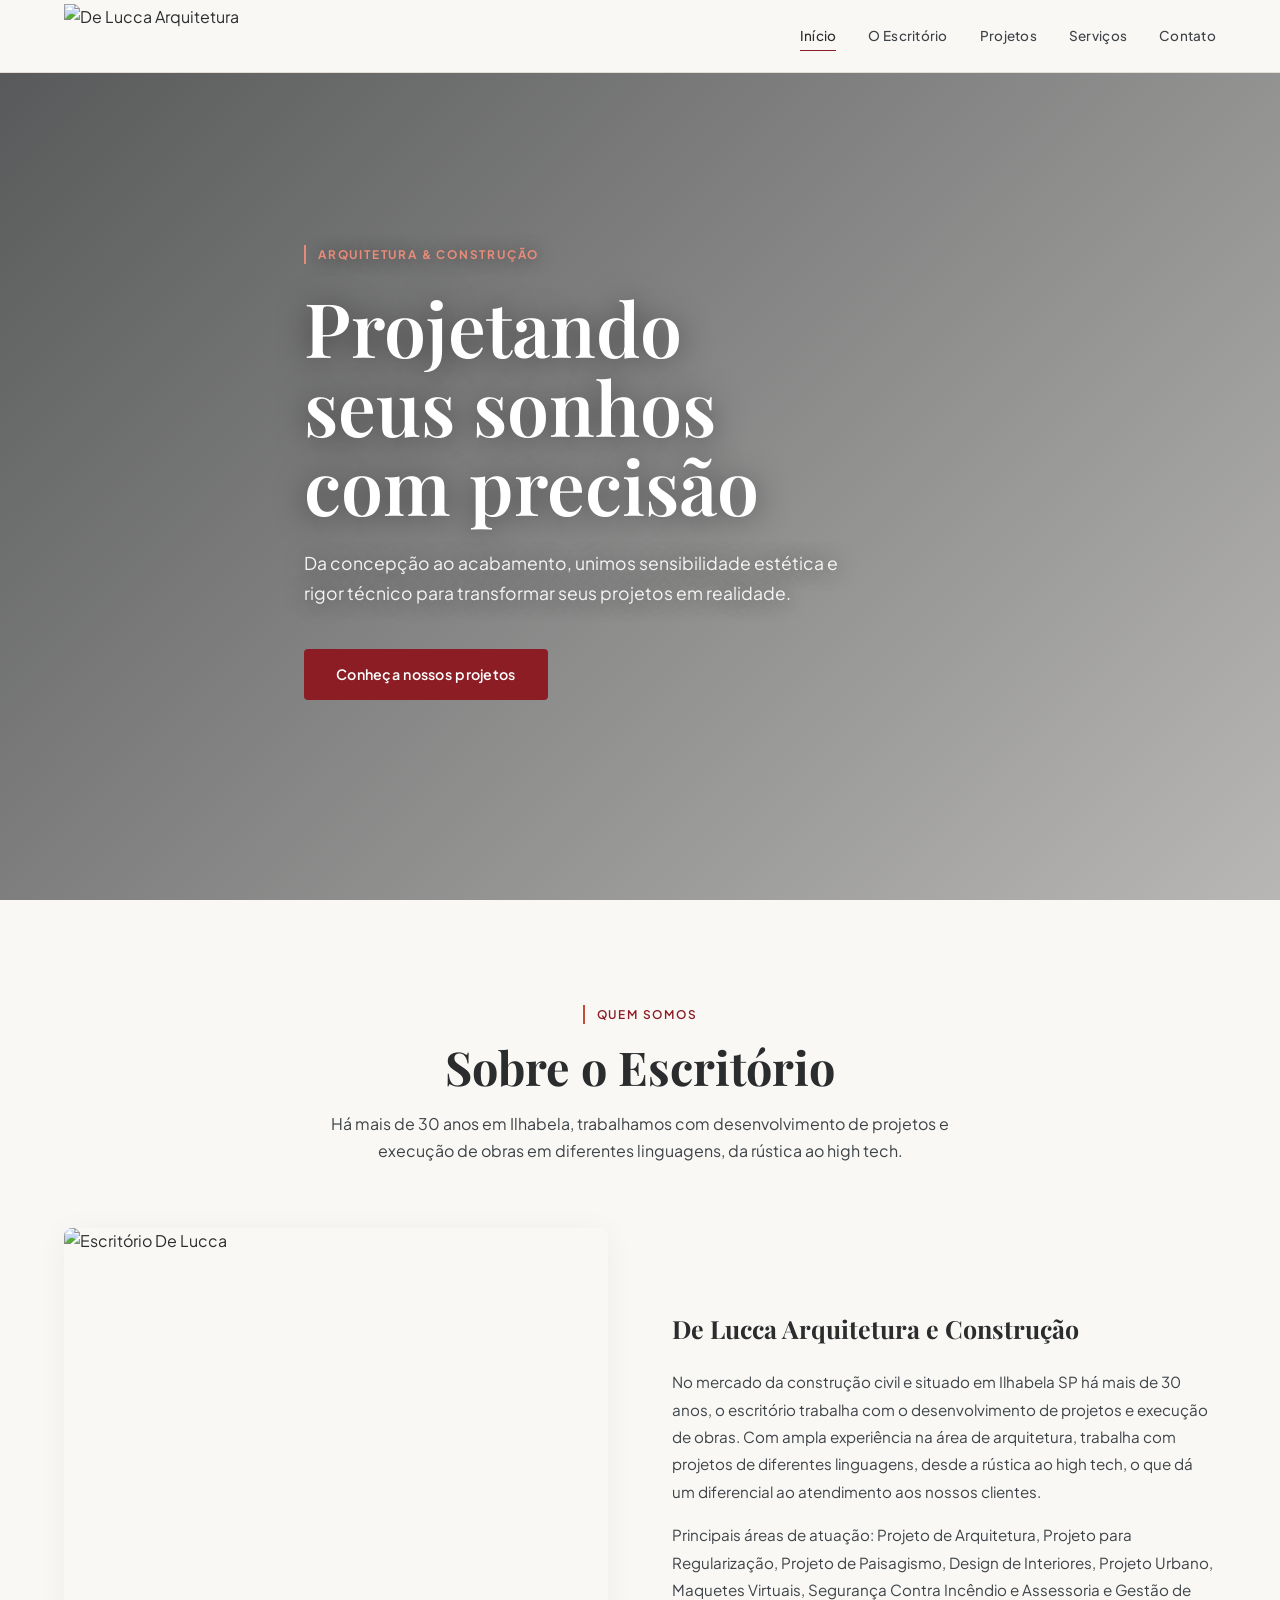
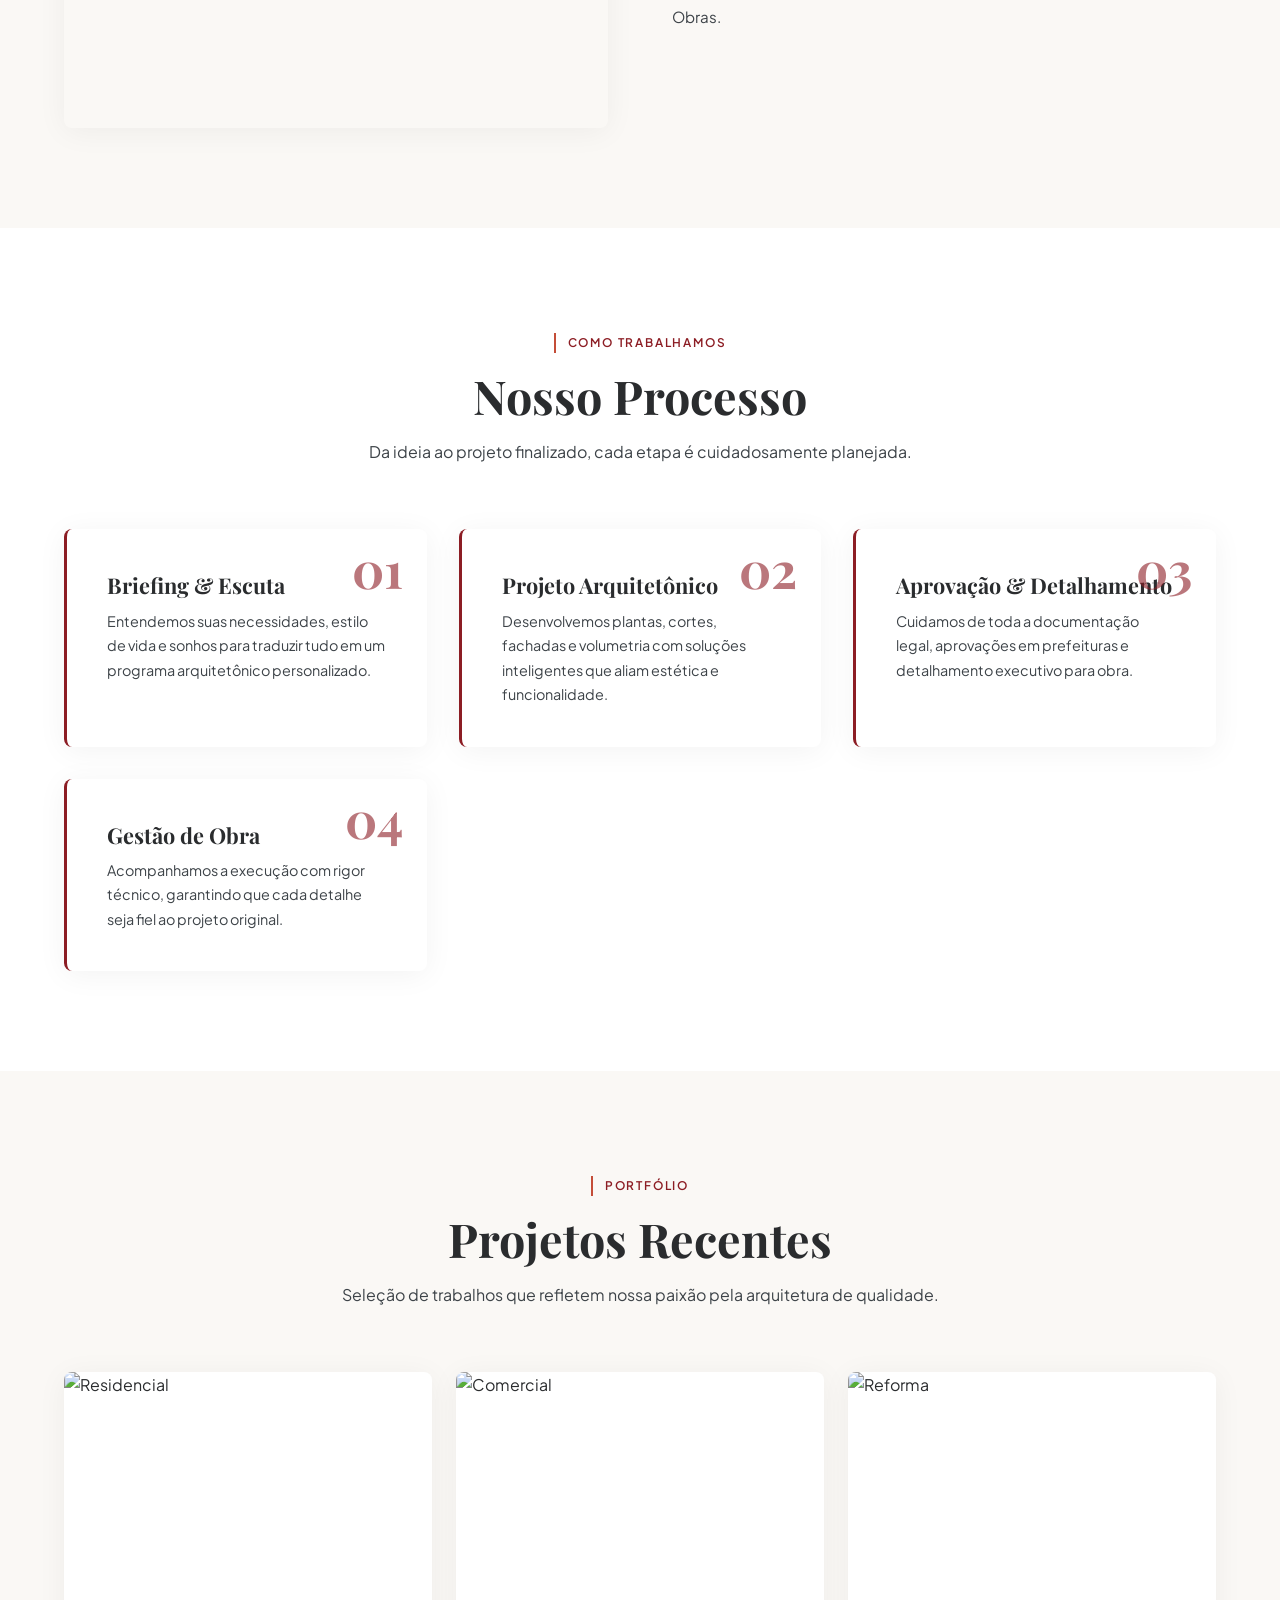
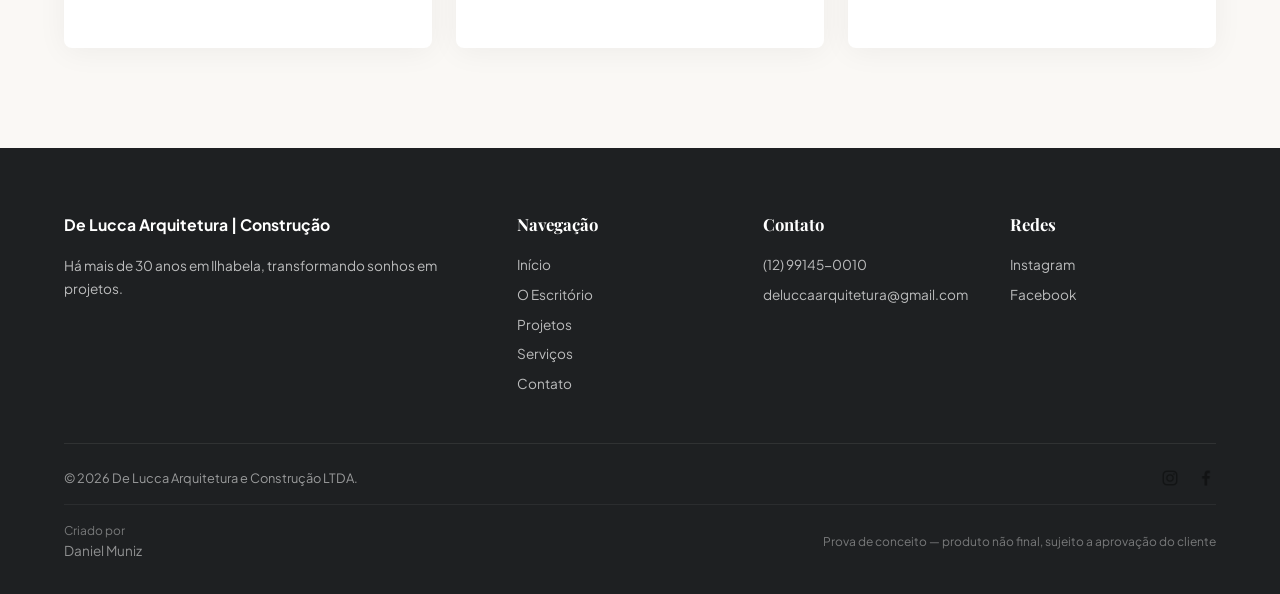
==== commit 46e01070: "Footer: crédito Daniel Muniz + link GitHub + disclaimer prova de conceito" ====
--- a/index.html
+++ b/index.html
@@ -169,6 +169,10 @@
           </a>
         </div>
       </div>
+      <div class="footer-meta">
+        <span>Criado por <a href="https://github.com/dmpmuniz" target="_blank">Daniel Muniz</a></span>
+        <span>Prova de conceito — produto não final, sujeito a aprovação do cliente</span>
+      </div>
     </div>
   </footer>
 
--- a/style.css
+++ b/style.css
@@ -25,10 +25,12 @@
 
 html {
   scroll-behavior: smooth;
+  color-scheme: light;
 }
 
 body {
   font-family: var(--font-body);
+  font-size-adjust: from-font;
   background: var(--bg-page-warm);
   color: var(--color-brand-charcoal);
   line-height: 1.6;
@@ -225,6 +227,7 @@
   color: #fff;
   margin-bottom: 24px;
   font-weight: 600;
+  text-wrap: balance;
   text-shadow: 0 2px 30px rgba(0,0,0,0.5);
 }
 
@@ -309,6 +312,7 @@
   line-height: 1.2;
   color: var(--color-brand-charcoal);
   margin-bottom: 16px;
+  text-wrap: balance;
 }
 
 .section p {
@@ -416,9 +420,10 @@
 
 .process-step h3 {
   font-family: var(--font-heading);
-  font-size: 1.2rem;
-  margin-bottom: 12px;
-  color: var(--color-brand-charcoal);
+  font-size: 1.3rem;
+  margin-bottom: 6px;
+  color: var(--color-brand-charcoal);
+  text-wrap: balance;
 }
 
 .process-step p {
@@ -521,7 +526,9 @@
 .service-card h3 {
   font-family: var(--font-heading);
   font-size: 1.15rem;
-  margin-bottom: 12px;
+  margin-bottom: 8px;
+  color: var(--color-primary-dark-red);
+  text-wrap: balance;
 }
 
 .service-card p {
@@ -711,6 +718,28 @@
   opacity: 1;
 }
 
+.footer-meta {
+  border-top: 1px solid rgba(255, 255, 255, 0.06);
+  padding-top: 16px;
+  margin-top: 16px;
+  display: flex;
+  flex-wrap: wrap;
+  justify-content: space-between;
+  align-items: center;
+  gap: 8px;
+  font-size: 0.75rem;
+  color: rgba(255, 255, 255, 0.4);
+}
+
+.footer-meta a {
+  color: rgba(255, 255, 255, 0.5);
+  margin-bottom: 0;
+}
+
+.footer-meta a:hover {
+  color: var(--color-secondary-terracotta);
+}
+
 @media (max-width: 768px) {
   .footer-grid {
     grid-template-columns: 1fr;
@@ -719,6 +748,10 @@
   .footer-bottom {
     flex-direction: column;
     gap: 12px;
+    text-align: center;
+  }
+  .footer-meta {
+    flex-direction: column;
     text-align: center;
   }
 }
@@ -733,8 +766,9 @@
 .page-header h1 {
   font-family: var(--font-heading);
   font-size: clamp(2rem, 4vw, 3rem);
-  color: var(--color-brand-charcoal);
-  margin-bottom: 12px;
+  color: #fff;
+  font-weight: 600;
+  text-wrap: balance;
 }
 
 .page-header p {
@@ -793,8 +827,10 @@
 
 .team-card h3 {
   font-family: var(--font-heading);
-  font-size: 1.3rem;
+  font-size: 1.25rem;
+  color: var(--color-brand-charcoal);
   margin-bottom: 4px;
+  text-wrap: balance;
 }
 
 .team-role {
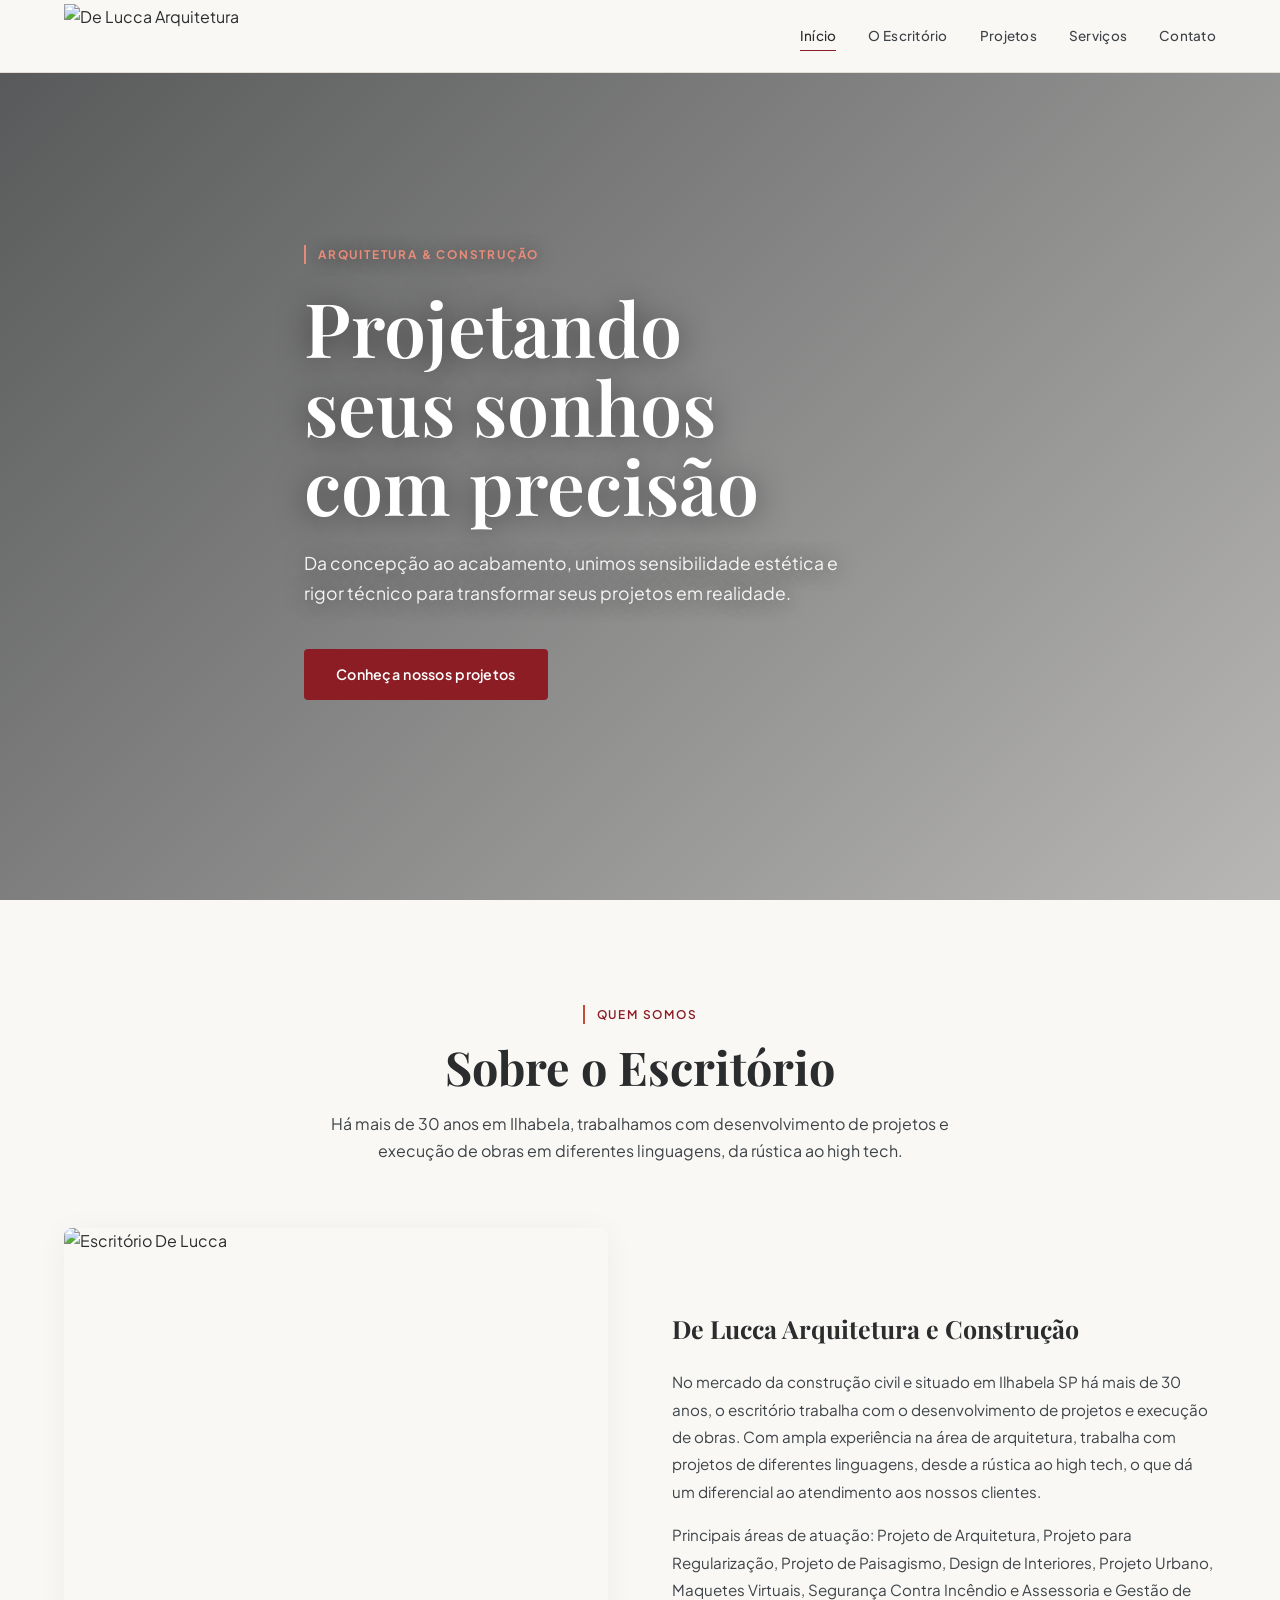
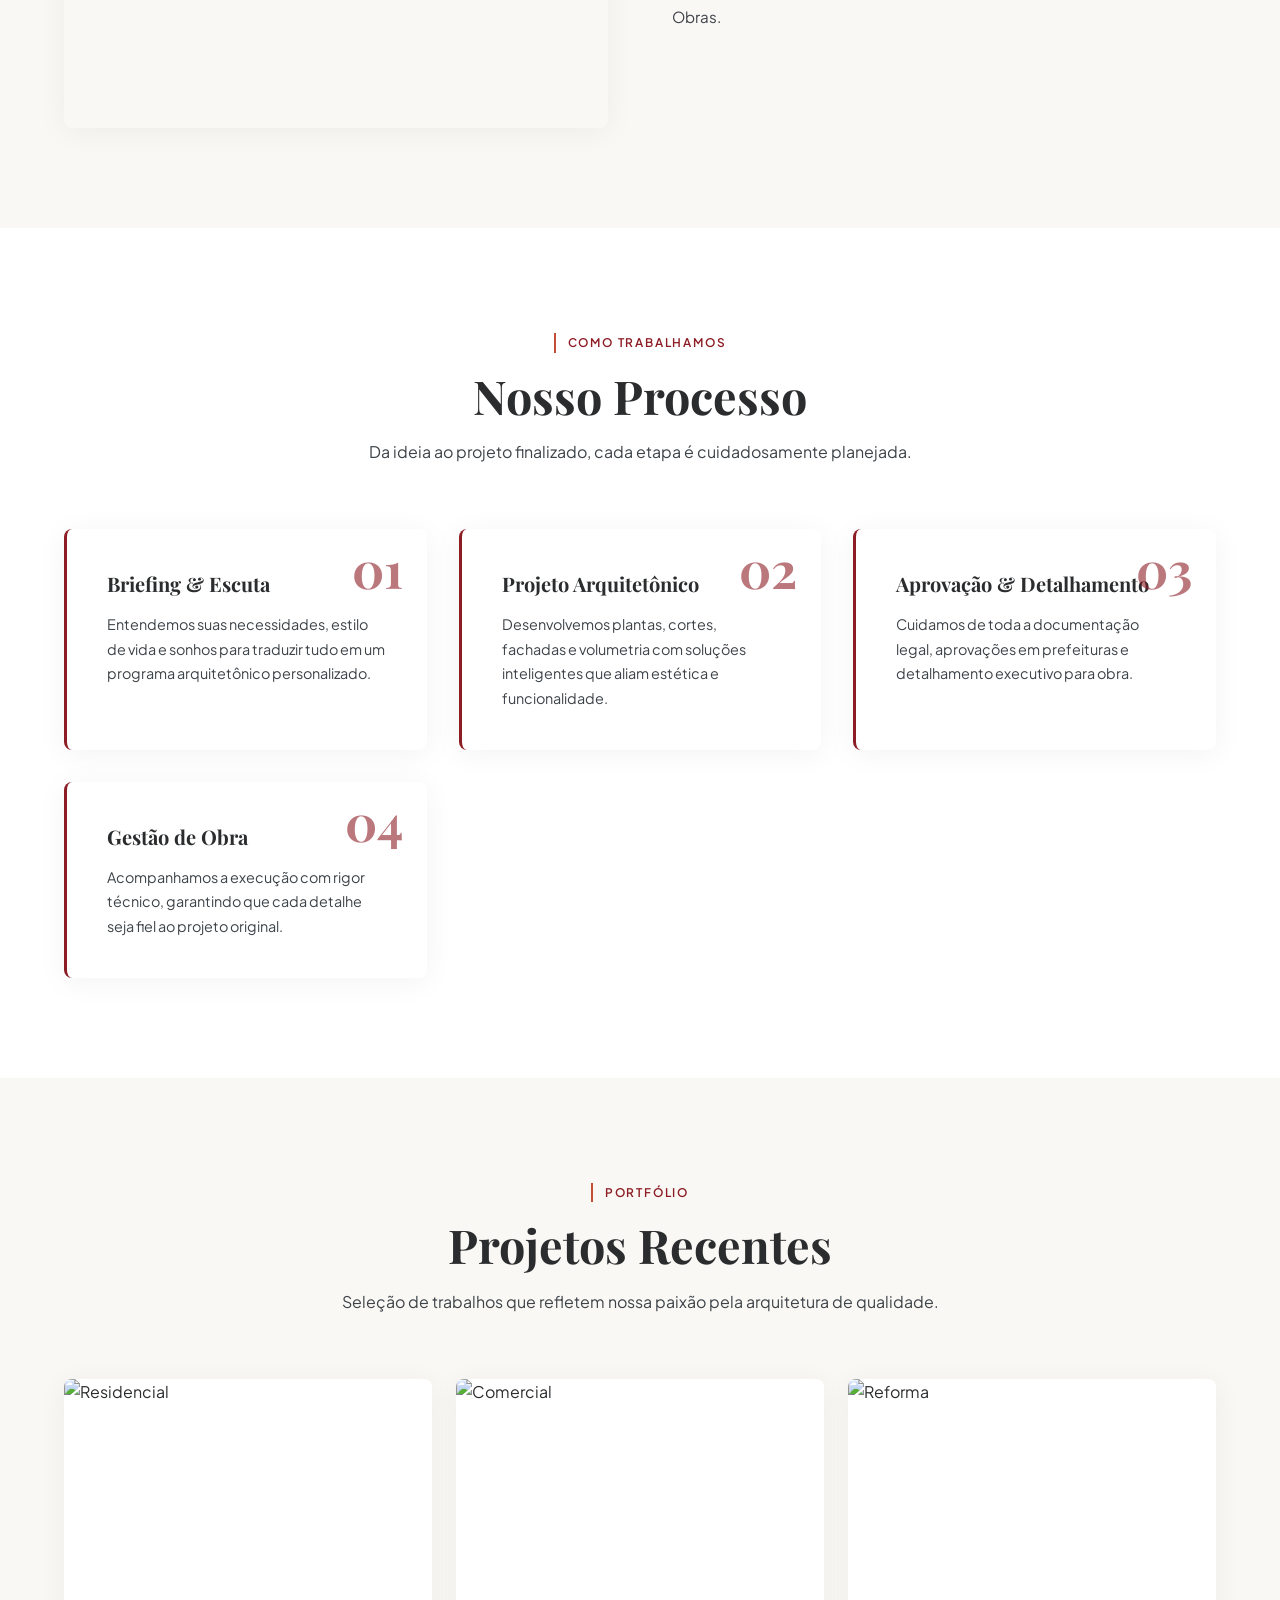
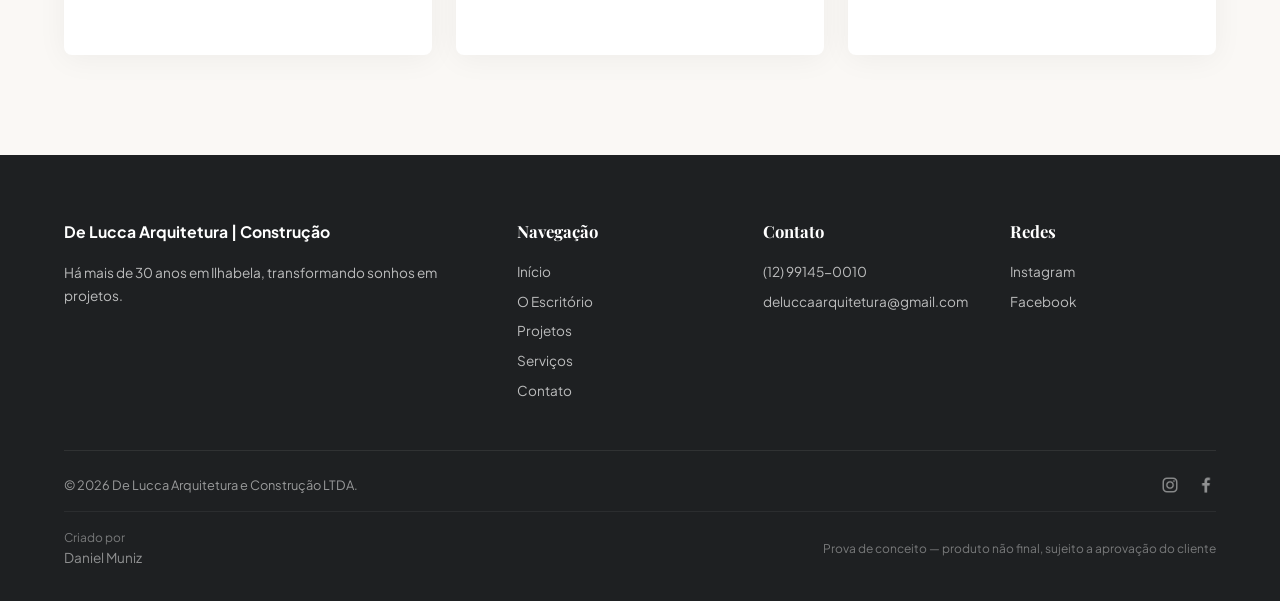
==== commit 805140cd: "Protecoes: comentario autoria HTML, console.log creditos, anti-contextmenu, dominio check" ====
--- a/index.html
+++ b/index.html
@@ -1,4 +1,10 @@
 <!DOCTYPE html>
+<!--
+  De Lucca Arquitetura | Construção — https://dmpmuniz.github.io/delucca/
+  Prova de conceito · Produto não final, sujeito a aprovação do cliente.
+  Criado por Daniel Muniz — https://github.com/dmpmuniz
+  © 2026 — Todos os direitos reservados. Reprodução não autorizada.
+-->
 <html lang="pt">
 <head>
   <meta charset="utf-8">
--- a/style.css
+++ b/style.css
@@ -420,8 +420,8 @@
 
 .process-step h3 {
   font-family: var(--font-heading);
-  font-size: 1.3rem;
-  margin-bottom: 6px;
+  font-size: 1.2rem;
+  margin-bottom: 12px;
   color: var(--color-brand-charcoal);
   text-wrap: balance;
 }
@@ -710,7 +710,8 @@
 .footer-social img {
   width: 20px;
   height: 20px;
-  opacity: 0.4;
+  opacity: 0.5;
+  filter: brightness(0) invert(1);
   transition: opacity var(--transition);
 }
 
@@ -766,7 +767,7 @@
 .page-header h1 {
   font-family: var(--font-heading);
   font-size: clamp(2rem, 4vw, 3rem);
-  color: #fff;
+  color: var(--color-brand-charcoal);
   font-weight: 600;
   text-wrap: balance;
 }
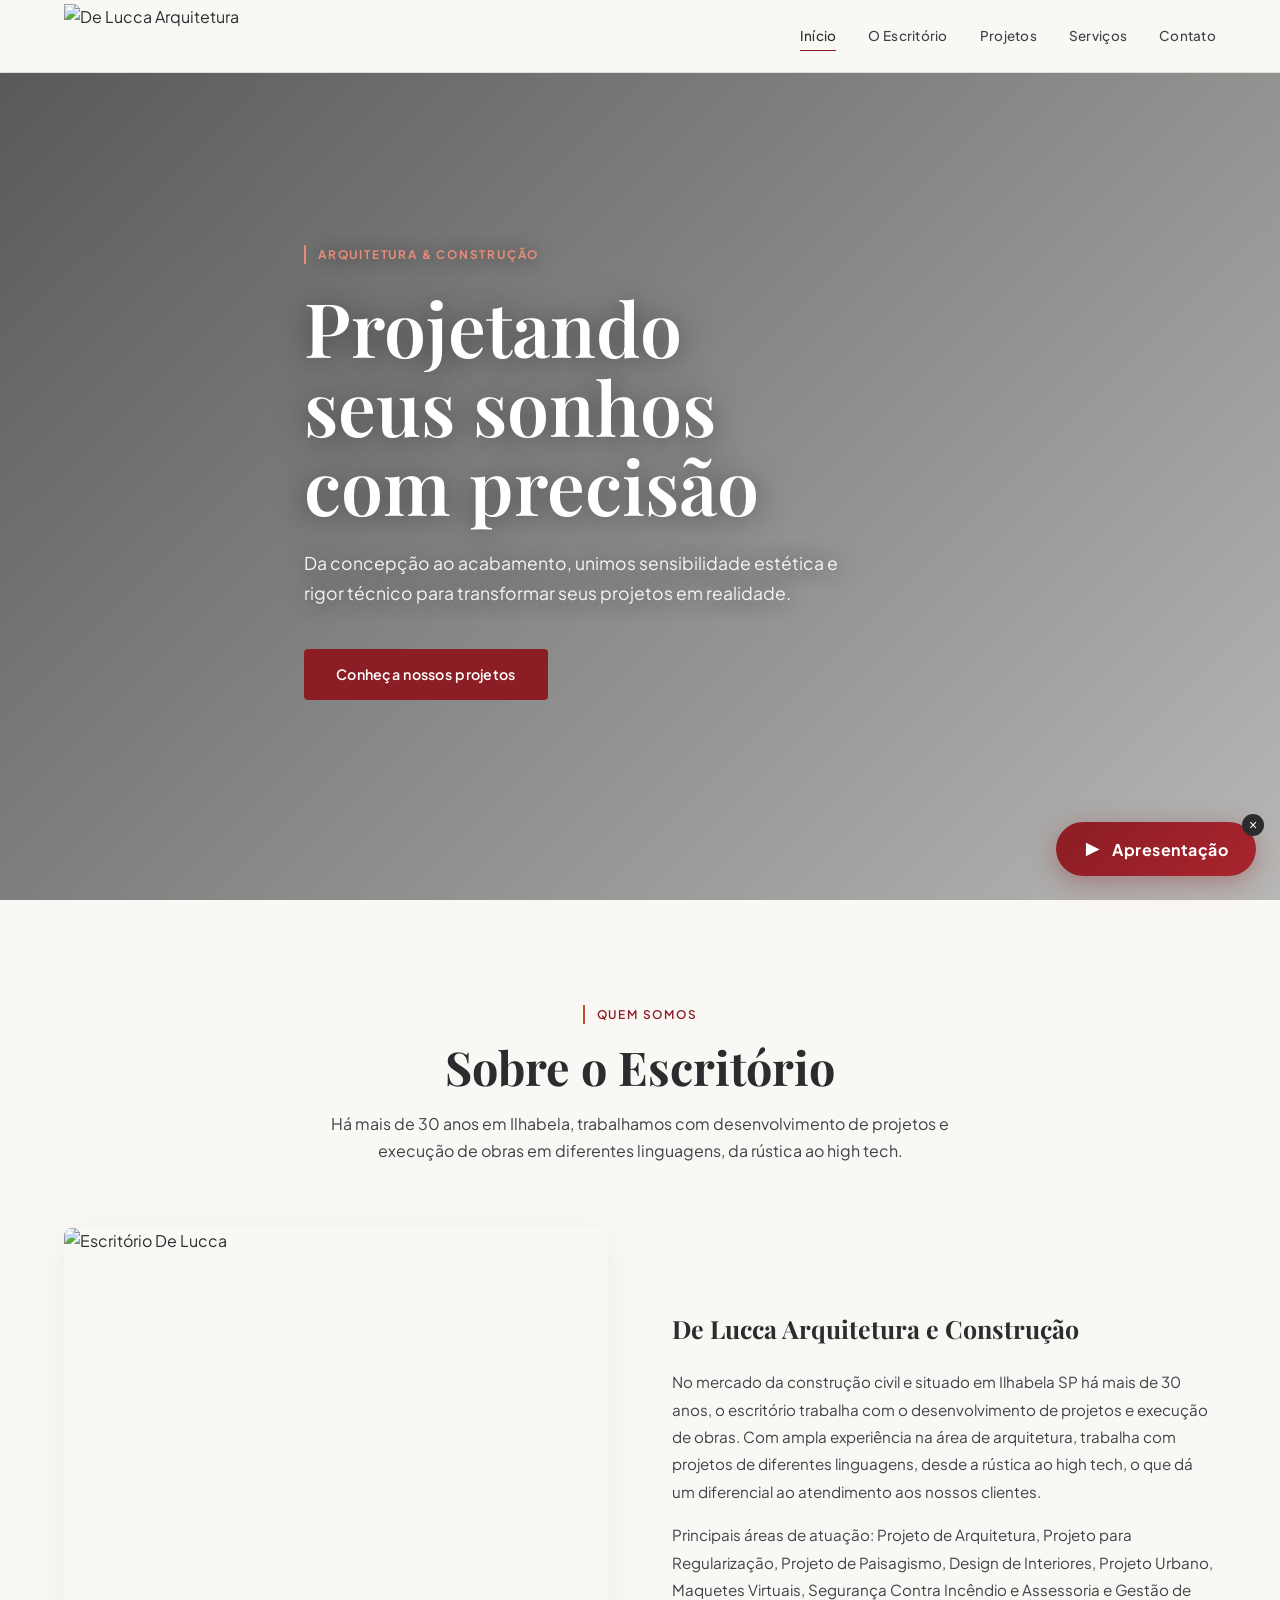
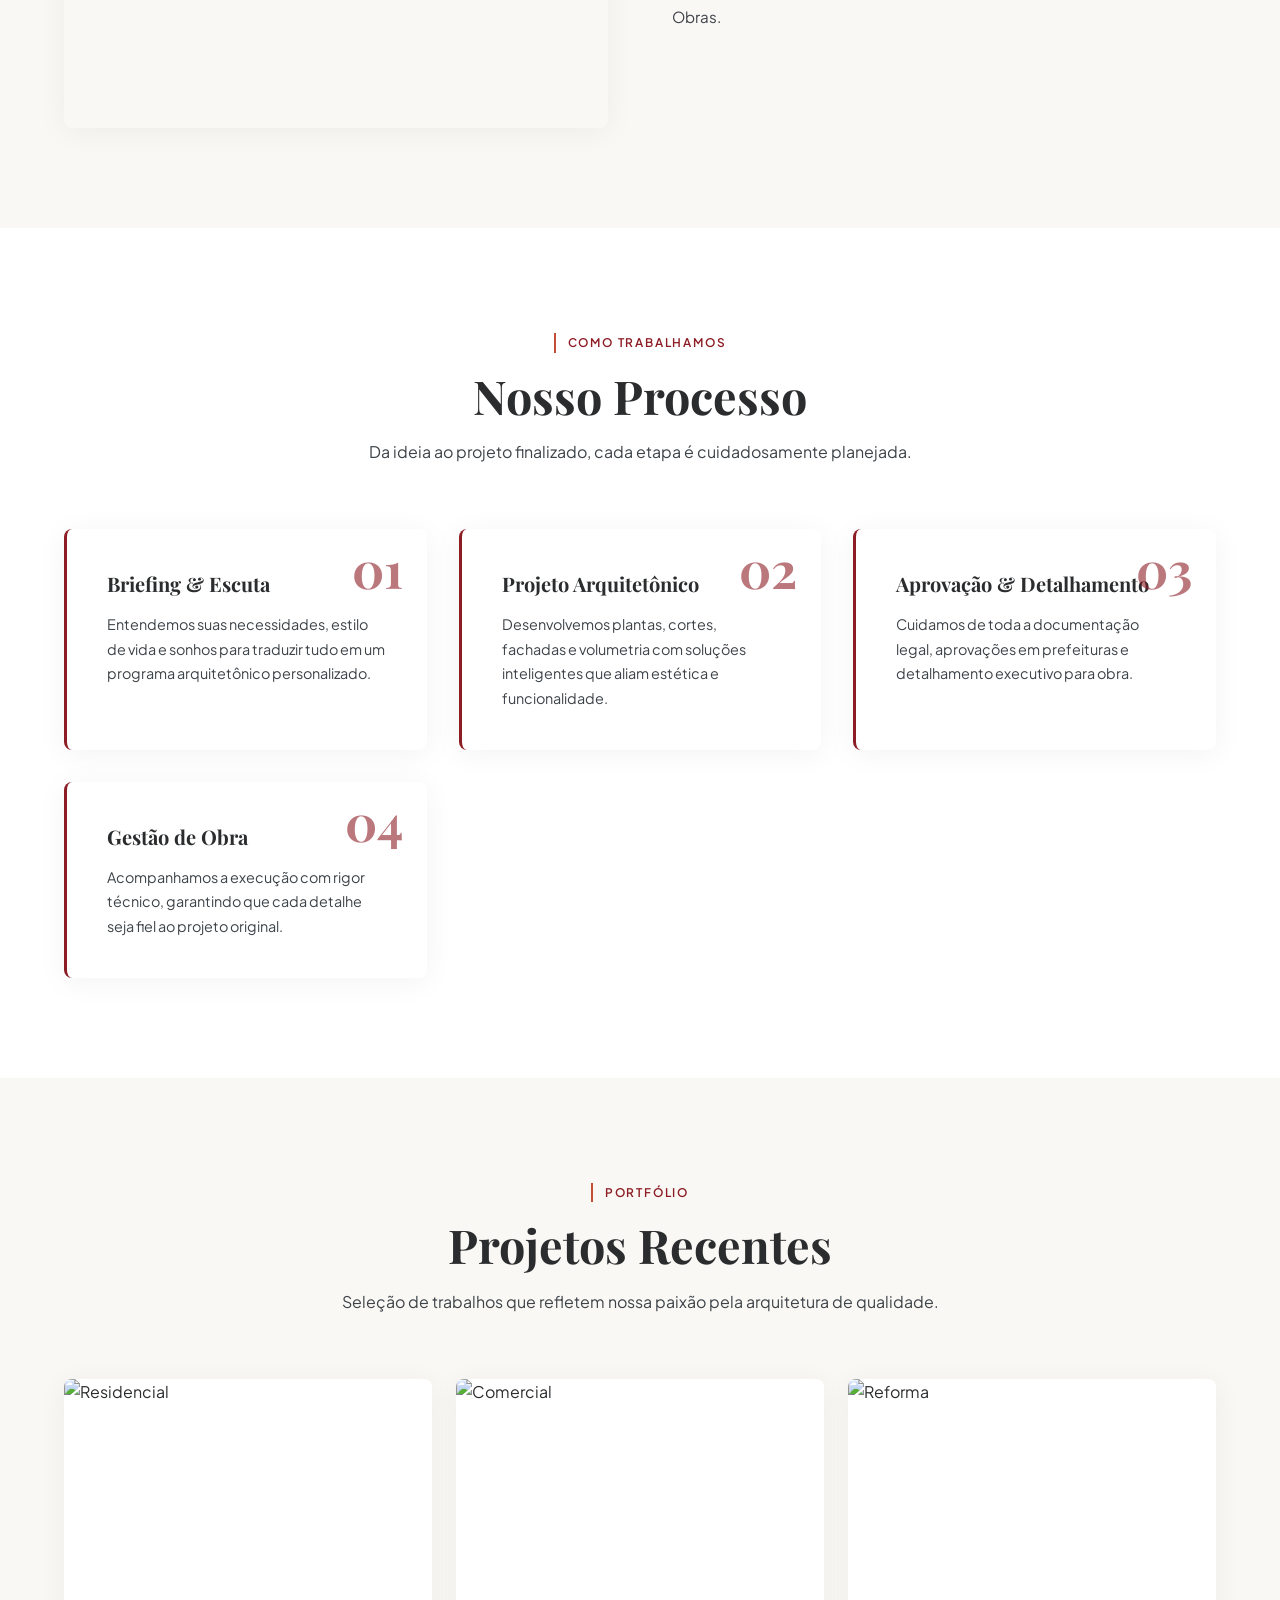
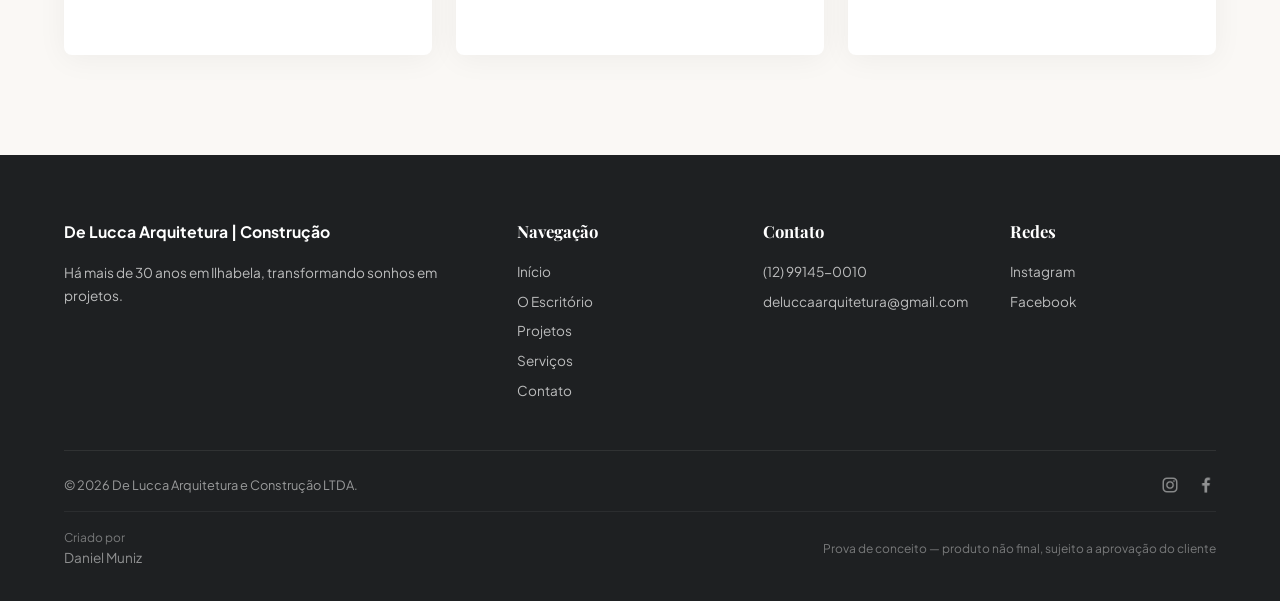
==== commit 312f39a1: "Feat: integração Typebot removida, apresentação de venda com 7 slides (logo, design, tecnologia, com" ====
--- a/index.html
+++ b/index.html
@@ -49,6 +49,7 @@
         <h1>Projetando seus sonhos com precisão</h1>
         <p>Da concepção ao acabamento, unimos sensibilidade estética e rigor técnico para transformar seus projetos em realidade.</p>
         <a href="projetos.html" class="btn btn-primary">Conheça nossos projetos</a>
+        
       </div>
     </section>
 
--- a/style.css
+++ b/style.css
@@ -914,3 +914,399 @@
 .form-group textarea:focus {
   border-color: var(--color-primary-dark-red);
 }
+
+/* ========================================
+   Botão flutuante "Apresentação"
+   ======================================== */
+#float-apresentacao {
+  position: fixed;
+  right: 24px;
+  bottom: 24px;
+  z-index: 999;
+  display: flex;
+  align-items: center;
+}
+
+.float-close {
+  position: absolute;
+  top: -8px;
+  right: -8px;
+  width: 22px;
+  height: 22px;
+  border-radius: 50%;
+  border: none;
+  background: var(--color-brand-charcoal);
+  color: #fff;
+  font-size: 14px;
+  line-height: 1;
+  cursor: pointer;
+  display: flex;
+  align-items: center;
+  justify-content: center;
+  z-index: 2;
+  transition: background 0.2s;
+  padding: 0;
+}
+
+.float-close:hover {
+  background: var(--color-primary-dark-red);
+}
+
+.float-body {
+  display: flex;
+  align-items: center;
+  gap: 12px;
+  padding: 16px 28px;
+  border: none;
+  border-radius: 50px;
+  background: linear-gradient(135deg, var(--color-primary-dark-red) 0%, #a8242e 100%);
+  color: #fff;
+  cursor: pointer;
+  box-shadow: 0 6px 24px rgba(140, 29, 36, 0.35);
+  transition: all 0.25s;
+  font-family: 'Plus Jakarta Sans', system-ui, sans-serif;
+}
+
+.float-body:hover {
+  transform: translateY(-2px) scale(1.03);
+  box-shadow: 0 8px 32px rgba(140, 29, 36, 0.45);
+}
+
+.float-icon {
+  font-size: 1.1rem;
+}
+
+.float-text {
+  font-size: 1rem;
+  font-weight: 700;
+  letter-spacing: 0.03em;
+}
+
+@media (max-width: 768px) {
+  #float-apresentacao {
+    right: 16px;
+    bottom: 16px;
+  }
+  .float-body {
+    padding: 14px 22px;
+  }
+  .float-text {
+    font-size: 0.9rem;
+  }
+}
+
+/* ========================================
+   Apresentação de Venda
+   ======================================== */
+.presentation-overlay {
+  position: fixed;
+  inset: 0;
+  z-index: 1000;
+  background: rgba(30, 32, 34, 0.92);
+  backdrop-filter: blur(12px);
+  display: flex;
+  align-items: center;
+  justify-content: center;
+  opacity: 0;
+  pointer-events: none;
+  transition: opacity 0.4s ease;
+}
+
+.presentation-overlay.open {
+  opacity: 1;
+  pointer-events: all;
+}
+
+.presentation-slide {
+  background: var(--bg-card-white);
+  border-radius: 12px;
+  max-width: 780px;
+  width: 90vw;
+  max-height: 85vh;
+  overflow-y: auto;
+  padding: 56px 48px 40px;
+  position: relative;
+  box-shadow: 0 20px 60px rgba(0,0,0,0.3);
+  transform: scale(0.95);
+  transition: transform 0.3s ease;
+}
+
+.presentation-overlay.open .presentation-slide {
+  transform: scale(1);
+}
+
+.presentation-close {
+  position: absolute;
+  top: 16px;
+  right: 16px;
+  background: none;
+  border: none;
+  font-size: 1.5rem;
+  cursor: pointer;
+  color: var(--color-technical-gray);
+  width: 40px;
+  height: 40px;
+  display: flex;
+  align-items: center;
+  justify-content: center;
+  border-radius: 50%;
+  transition: background 0.2s;
+}
+
+.presentation-close:hover {
+  background: rgba(0,0,0,0.06);
+}
+
+.presentation-slide .slide-number {
+  font-family: 'JetBrains Mono', monospace;
+  font-size: 0.75rem;
+  color: var(--color-primary-dark-red);
+  letter-spacing: 0.1em;
+  margin-bottom: 8px;
+}
+
+.presentation-slide h2 {
+  font-family: var(--font-heading);
+  font-size: clamp(1.6rem, 3vw, 2.2rem);
+  color: var(--color-brand-charcoal);
+  margin-bottom: 12px;
+  line-height: 1.2;
+  text-wrap: balance;
+}
+
+.presentation-slide .slide-sub {
+  font-size: 0.95rem;
+  color: var(--color-technical-gray);
+  margin-bottom: 32px;
+  line-height: 1.6;
+}
+
+.presentation-slide .slide-body {
+  color: var(--color-technical-gray);
+  font-size: 0.95rem;
+  line-height: 1.7;
+}
+
+.presentation-slide .slide-body p {
+  margin-bottom: 16px;
+}
+
+.feature-list {
+  display: grid;
+  gap: 16px;
+  margin: 24px 0;
+}
+
+.feature-item {
+  display: flex;
+  gap: 14px;
+  align-items: flex-start;
+  padding: 16px 20px;
+  background: var(--bg-page-warm);
+  border-radius: 8px;
+  border-left: 3px solid var(--color-primary-dark-red);
+}
+
+.feature-item .icon {
+  font-size: 1.2rem;
+  flex-shrink: 0;
+  margin-top: 1px;
+}
+
+.feature-item h4 {
+  font-family: var(--font-body);
+  font-size: 0.95rem;
+  font-weight: 600;
+  color: var(--color-brand-charcoal);
+  margin-bottom: 2px;
+}
+
+.feature-item p {
+  font-size: 0.85rem;
+  color: var(--color-technical-gray);
+  margin: 0;
+}
+
+.comparison-table {
+  width: 100%;
+  border-collapse: separate;
+  border-spacing: 0;
+  border-radius: 8px;
+  overflow: hidden;
+  margin: 24px 0;
+  font-size: 0.9rem;
+}
+
+.comparison-table th,
+.comparison-table td {
+  padding: 14px 20px;
+  text-align: left;
+  border-bottom: 1px solid var(--border-subtle);
+}
+
+.comparison-table th {
+  background: var(--color-brand-charcoal);
+  color: #fff;
+  font-weight: 600;
+  font-size: 0.8rem;
+  letter-spacing: 0.05em;
+  text-transform: uppercase;
+}
+
+.comparison-table td:first-child {
+  font-weight: 600;
+  color: var(--color-brand-charcoal);
+  white-space: nowrap;
+}
+
+.comparison-table tr:last-child td {
+  border-bottom: none;
+}
+
+.comparison-table .badge-old {
+  color: #999;
+}
+
+.comparison-table .badge-new {
+  color: var(--color-primary-dark-red);
+  font-weight: 600;
+}
+
+.presentation-nav {
+  display: flex;
+  align-items: center;
+  justify-content: space-between;
+  margin-top: 32px;
+  padding-top: 20px;
+  border-top: 1px solid var(--border-subtle);
+}
+
+.presentation-dots {
+  display: flex;
+  gap: 8px;
+}
+
+.presentation-dot {
+  width: 8px;
+  height: 8px;
+  border-radius: 50%;
+  background: #D5CDC5;
+  border: none;
+  cursor: pointer;
+  transition: all 0.2s;
+  padding: 0;
+}
+
+.presentation-dot.active {
+  background: var(--color-primary-dark-red);
+  width: 24px;
+  border-radius: 4px;
+}
+
+.presentation-nav-btn {
+  padding: 10px 24px;
+  border-radius: var(--radius-sm);
+  font-family: var(--font-body);
+  font-size: 0.85rem;
+  font-weight: 600;
+  cursor: pointer;
+  transition: all 0.2s;
+  border: none;
+}
+
+.presentation-nav-btn.prev {
+  background: transparent;
+  color: var(--color-technical-gray);
+  border: 1px solid var(--border-subtle);
+}
+
+.presentation-nav-btn.prev:hover {
+  border-color: var(--color-technical-gray);
+}
+
+.presentation-nav-btn.next {
+  background: var(--color-primary-dark-red);
+  color: #fff;
+}
+
+.presentation-nav-btn.next:hover {
+  background: #a8242e;
+  transform: translateY(-1px);
+}
+
+.presentation-nav-btn.cta {
+  background: #2e7d32;
+  color: #fff;
+  font-size: 0.95rem;
+  padding: 12px 32px;
+}
+
+.presentation-nav-btn.cta:hover {
+  background: #256029;
+  transform: translateY(-1px);
+  box-shadow: 0 4px 20px rgba(46, 125, 50, 0.3);
+}
+
+.pricing-box {
+  background: linear-gradient(135deg, var(--color-primary-dark-red) 0%, #a8242e 100%);
+  color: #fff;
+  border-radius: 10px;
+  padding: 32px;
+  text-align: center;
+  margin: 24px 0;
+}
+
+.pricing-box .price-label {
+  font-size: 0.75rem;
+  letter-spacing: 0.15em;
+  text-transform: uppercase;
+  opacity: 0.8;
+  margin-bottom: 8px;
+}
+
+.pricing-box .price-value {
+  font-family: var(--font-heading);
+  font-size: 2.5rem;
+  font-weight: 700;
+  margin-bottom: 4px;
+}
+
+.pricing-box .price-hint {
+  font-size: 0.85rem;
+  opacity: 0.85;
+}
+
+.testimonial-block {
+  background: var(--bg-page-warm);
+  border-radius: 8px;
+  padding: 24px;
+  font-style: italic;
+  border-left: 3px solid var(--color-secondary-terracotta);
+  margin: 20px 0;
+}
+
+.testimonial-block .author {
+  font-style: normal;
+  font-weight: 600;
+  font-size: 0.85rem;
+  margin-top: 8px;
+  color: var(--color-brand-charcoal);
+}
+
+@media (max-width: 768px) {
+  .presentation-slide {
+    padding: 40px 24px 32px;
+    width: 95vw;
+    max-height: 90vh;
+  }
+  .comparison-table {
+    font-size: 0.8rem;
+  }
+  .comparison-table th,
+  .comparison-table td {
+    padding: 10px 12px;
+  }
+  .feature-list {
+    grid-template-columns: 1fr;
+  }
+}
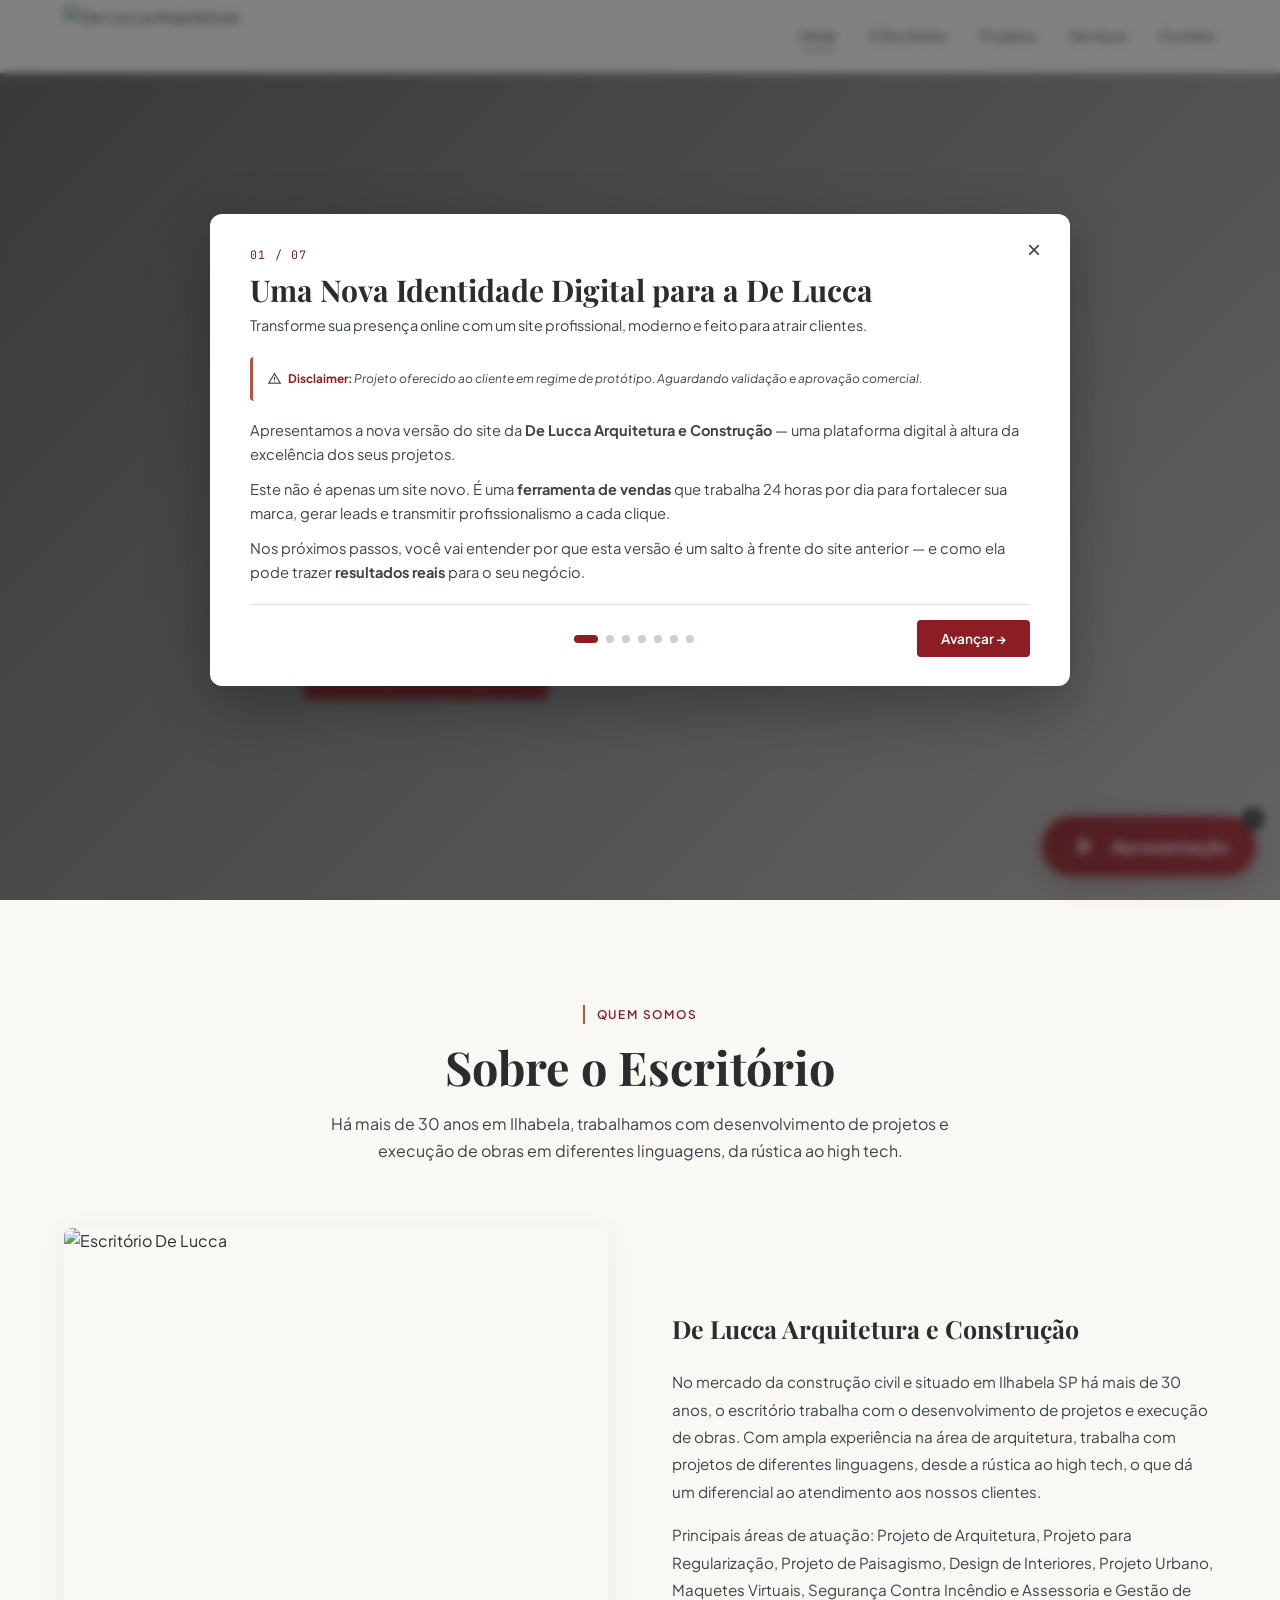
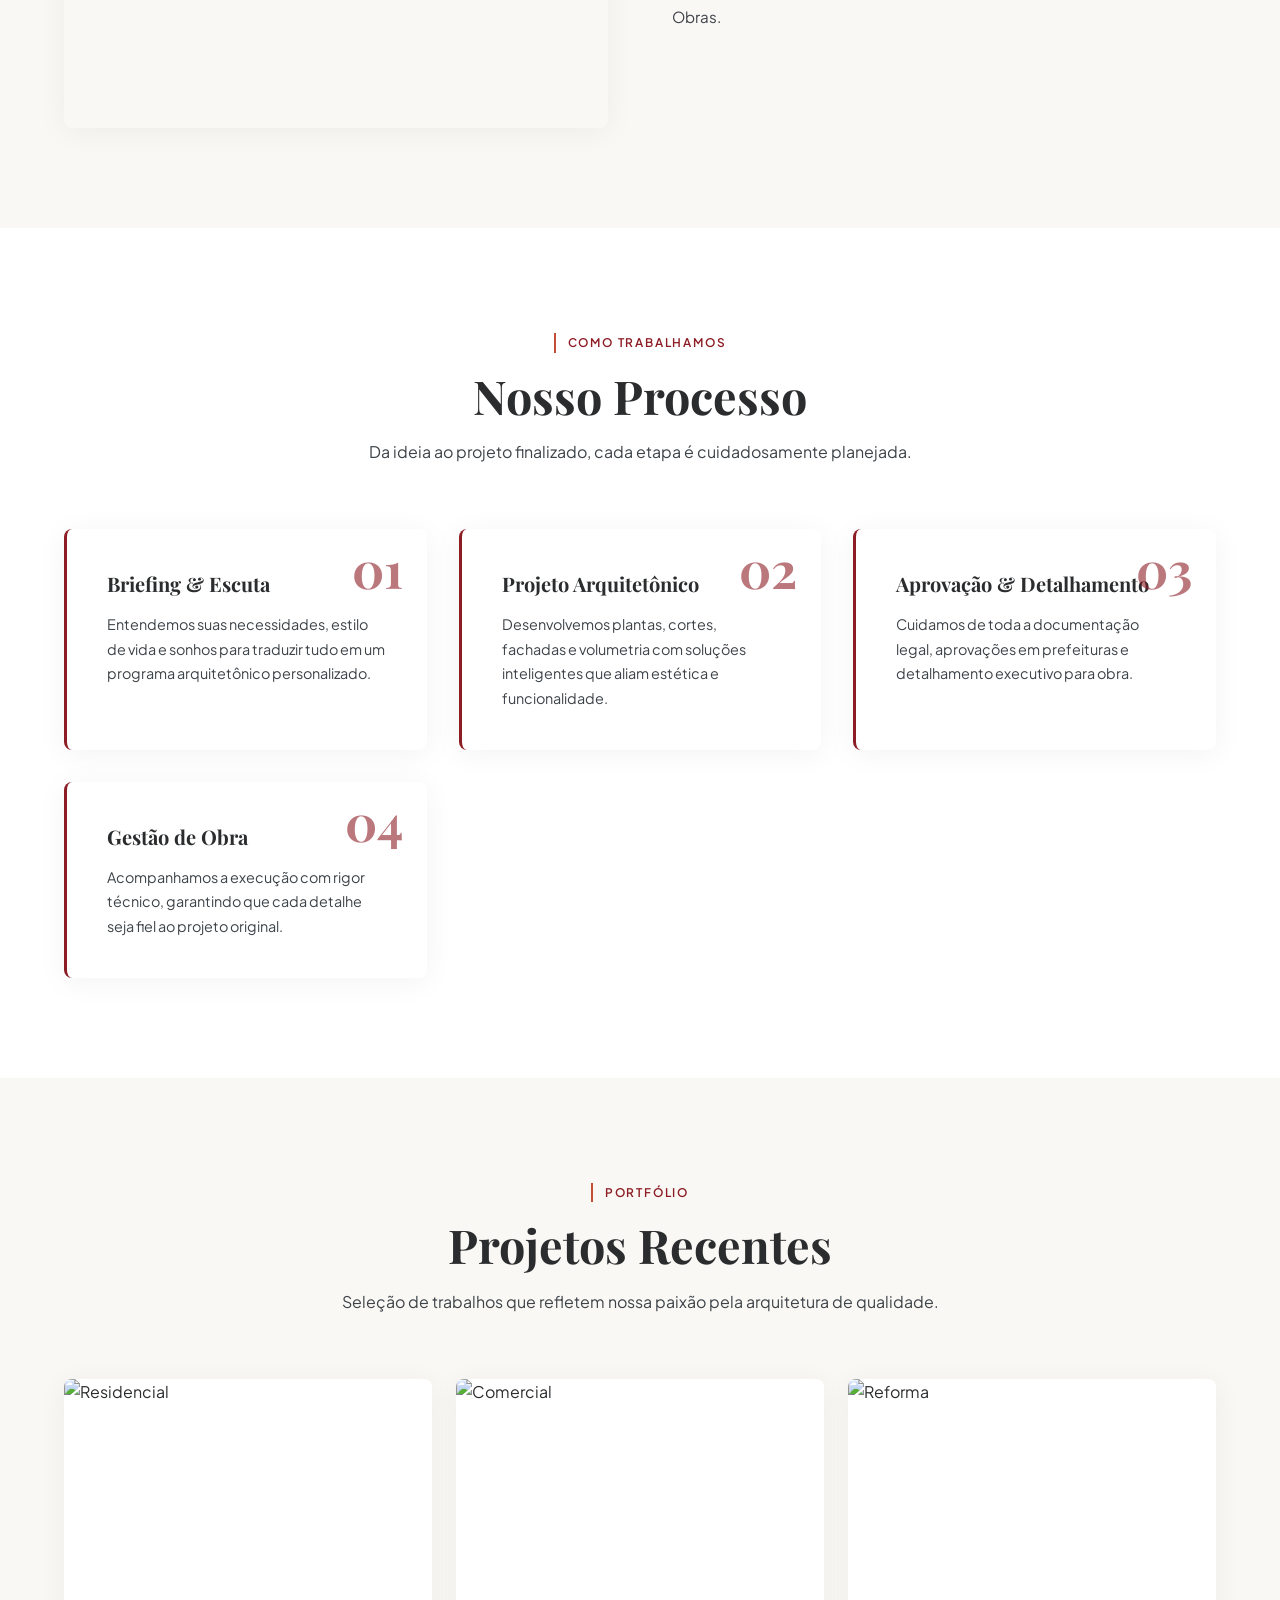
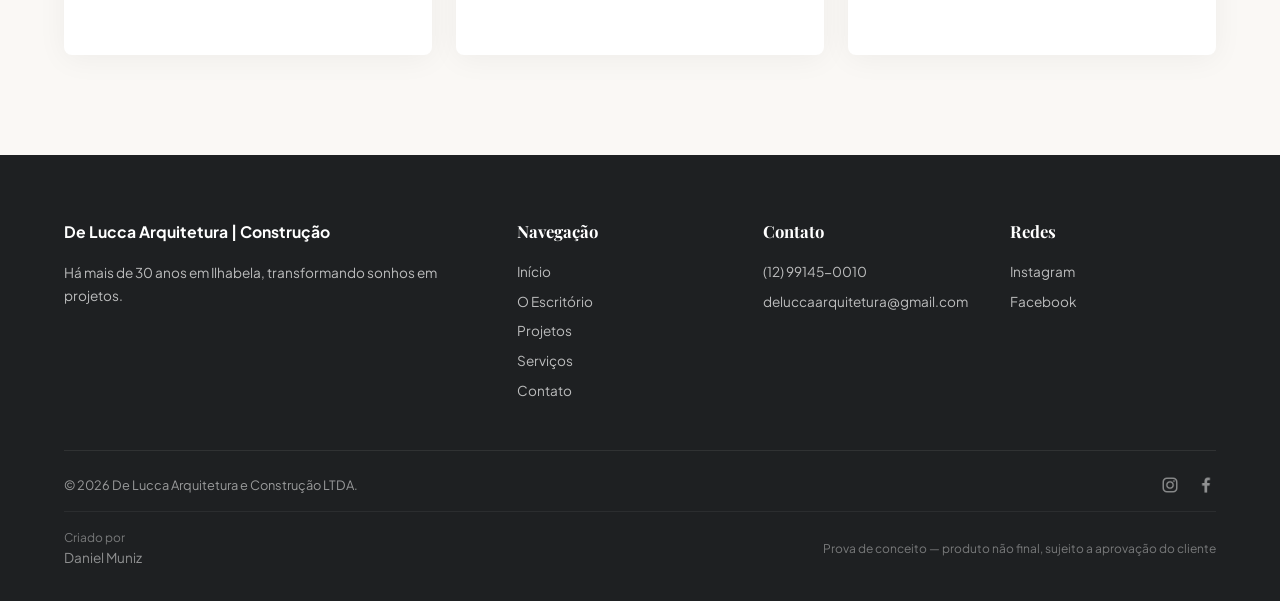
==== commit 4e1b1453: "feat: presentation overhaul - Material Symbols, disclaimer, scroll indicator, auto-open" ====
--- a/index.html
+++ b/index.html
@@ -2,8 +2,8 @@
 <!--
   De Lucca Arquitetura | Construção — https://dmpmuniz.github.io/delucca/
   Prova de conceito · Produto não final, sujeito a aprovação do cliente.
-  Criado por Daniel Muniz — https://github.com/dmpmuniz
-  © 2026 — Todos os direitos reservados. Reprodução não autorizada.
+  Criado por Daniel Muniz — https://dmpmuniz.github.io/homepage/
+   2026 — Todos os direitos reservados. Reprodução não autorizada.
 -->
 <html lang="pt">
 <head>
@@ -13,7 +13,8 @@
   <meta name="description" content="Arquitetura e Construção em Ilhabela. Projetando seus sonhos com precisão técnica e elegância contemporânea.">
   <link rel="preconnect" href="https://fonts.googleapis.com">
   <link rel="preconnect" href="https://fonts.gstatic.com" crossorigin>
-  <link href="https://fonts.googleapis.com/css2?family=Playfair+Display:ital,wght@0,400;0,600;1,400&family=Plus+Jakarta+Sans:wght@400;500;600;700&family=JetBrains+Mono&display=swap" rel="stylesheet">
+  <link href="https://fonts.googleapis.com/css2?family=Playfair+Display:ital,wght@0,400;0,600;1,400&family=Plus+Jakarta+Sans:wght@400;500;600;700&family=JetBrains+Mono&display=swap&material-symbols" rel="stylesheet">
+  <link rel="stylesheet" href="https://fonts.googleapis.com/css2?family=Material+Symbols+Outlined:opsz,wght,FILL,GRAD@20..48,100..700,0..1,-50..200" />
   <link rel="stylesheet" href="style.css">
 </head>
 <body>
@@ -177,7 +178,7 @@
         </div>
       </div>
       <div class="footer-meta">
-        <span>Criado por <a href="https://github.com/dmpmuniz" target="_blank">Daniel Muniz</a></span>
+        <span>Criado por <a href="https://dmpmuniz.github.io/homepage/" target="_blank">Daniel Muniz</a></span>
         <span>Prova de conceito — produto não final, sujeito a aprovação do cliente</span>
       </div>
     </div>
--- a/style.css
+++ b/style.css
@@ -15,6 +15,11 @@
   --transition: 0.3s ease;
 }
 
+.material-symbols-outlined {
+  font-variation-settings: 'OPSZ' 48, 'FILL' 0, 'wght' 500, 'GRAD' 0;
+  line-height: 1;
+}
+
 *,
 *::before,
 *::after {
@@ -1002,8 +1007,8 @@
   position: fixed;
   inset: 0;
   z-index: 1000;
-  background: rgba(30, 32, 34, 0.92);
-  backdrop-filter: blur(12px);
+  background: rgba(30, 32, 34, 0.55);
+  backdrop-filter: blur(4px);
   display: flex;
   align-items: center;
   justify-content: center;
@@ -1020,11 +1025,11 @@
 .presentation-slide {
   background: var(--bg-card-white);
   border-radius: 12px;
-  max-width: 780px;
-  width: 90vw;
-  max-height: 85vh;
+  max-width: 860px;
+  width: 92vw;
+  max-height: 88vh;
   overflow-y: auto;
-  padding: 56px 48px 40px;
+  padding: 32px 40px 28px;
   position: relative;
   box-shadow: 0 20px 60px rgba(0,0,0,0.3);
   transform: scale(0.95);
@@ -1067,28 +1072,52 @@
 
 .presentation-slide h2 {
   font-family: var(--font-heading);
-  font-size: clamp(1.6rem, 3vw, 2.2rem);
-  color: var(--color-brand-charcoal);
-  margin-bottom: 12px;
+  font-size: clamp(1.4rem, 2.8vw, 1.8rem);
+  color: var(--color-brand-charcoal);
+  margin-bottom: 8px;
   line-height: 1.2;
   text-wrap: balance;
 }
 
 .presentation-slide .slide-sub {
-  font-size: 0.95rem;
-  color: var(--color-technical-gray);
-  margin-bottom: 32px;
+  font-size: 0.9rem;
+  color: var(--color-technical-gray);
+  margin-bottom: 20px;
+  line-height: 1.5;
+}
+
+.presentation-slide .slide-body {
+  color: var(--color-technical-gray);
+  font-size: 0.92rem;
   line-height: 1.6;
 }
 
-.presentation-slide .slide-body {
-  color: var(--color-technical-gray);
-  font-size: 0.95rem;
-  line-height: 1.7;
-}
-
 .presentation-slide .slide-body p {
-  margin-bottom: 16px;
+  margin-bottom: 12px;
+}
+
+.slide-disclaimer {
+  font-size: 0.75rem;
+  color: var(--color-technical-gray);
+  font-style: italic;
+  background: var(--bg-card-white);
+  border-left: 3px solid var(--color-secondary-terracotta);
+  padding: 8px 14px;
+  margin-bottom: 18px;
+  border-radius: 4px;
+  line-height: 1.4;
+  display: flex;
+  align-items: center;
+  gap: 6px;
+}
+
+.slide-disclaimer strong {
+  font-style: normal;
+  color: var(--color-primary-dark-red);
+}
+
+.presentation-slide .material-symbols-outlined {
+  font-variation-settings: 'OPSZ' 48, 'FILL' 0, 'wght' 400, 'GRAD' 0;
 }
 
 .feature-list {
@@ -1107,8 +1136,9 @@
   border-left: 3px solid var(--color-primary-dark-red);
 }
 
-.feature-item .icon {
-  font-size: 1.2rem;
+.feature-item .material-symbols-outlined {
+  font-size: 2rem;
+  color: var(--color-primary-dark-red);
   flex-shrink: 0;
   margin-top: 1px;
 }
@@ -1172,12 +1202,45 @@
   font-weight: 600;
 }
 
+.scroll-arrow {
+  position: absolute;
+  bottom: 12px;
+  left: 50%;
+  transform: translateX(-50%);
+  z-index: 1002;
+  text-align: center;
+  opacity: 0;
+  transition: opacity 0.35s;
+  pointer-events: none;
+  background: var(--bg-card-white);
+  border-radius: 50%;
+  width: 36px;
+  height: 36px;
+  display: flex;
+  align-items: center;
+  justify-content: center;
+  box-shadow: 0 2px 12px rgba(0,0,0,0.15);
+}
+
+.scroll-arrow.visible {
+  opacity: 1;
+}
+
+.scroll-arrow svg {
+  animation: scroll-bounce 1.4s ease-in-out infinite;
+}
+
+@keyframes scroll-bounce {
+  0%, 100% { transform: translateY(0); opacity: 0.6; }
+  50% { transform: translateY(5px); opacity: 1; }
+}
+
 .presentation-nav {
   display: flex;
   align-items: center;
   justify-content: space-between;
-  margin-top: 32px;
-  padding-top: 20px;
+  margin-top: 20px;
+  padding-top: 14px;
   border-top: 1px solid var(--border-subtle);
 }
 
@@ -1247,32 +1310,60 @@
   box-shadow: 0 4px 20px rgba(46, 125, 50, 0.3);
 }
 
+.comparison-table .badge-new .material-symbols-outlined {
+  font-size: 16px;
+  color: var(--color-primary-dark-red);
+  vertical-align: middle;
+  margin-right: 2px;
+}
+
+.comparison-table .badge-old .material-symbols-outlined {
+  font-size: 14px;
+  color: #999;
+  vertical-align: middle;
+}
+
+.presentation-nav .material-symbols-outlined {
+  font-size: 18px;
+  vertical-align: middle;
+}
+
+.presentation-nav-btn .material-symbols-outlined {
+  font-size: 18px;
+  vertical-align: middle;
+}
+
+.float-body .material-symbols-outlined {
+  vertical-align: middle;
+  margin-right: 2px;
+}
+
 .pricing-box {
   background: linear-gradient(135deg, var(--color-primary-dark-red) 0%, #a8242e 100%);
   color: #fff;
-  border-radius: 10px;
-  padding: 32px;
+  border-radius: 8px;
+  padding: 20px 24px;
   text-align: center;
-  margin: 24px 0;
+  margin: 16px 0;
 }
 
 .pricing-box .price-label {
-  font-size: 0.75rem;
+  font-size: 0.65rem;
   letter-spacing: 0.15em;
   text-transform: uppercase;
   opacity: 0.8;
-  margin-bottom: 8px;
+  margin-bottom: 4px;
 }
 
 .pricing-box .price-value {
   font-family: var(--font-heading);
-  font-size: 2.5rem;
+  font-size: 1.6rem;
   font-weight: 700;
-  margin-bottom: 4px;
+  margin-bottom: 2px;
 }
 
 .pricing-box .price-hint {
-  font-size: 0.85rem;
+  font-size: 0.78rem;
   opacity: 0.85;
 }
 
@@ -1295,9 +1386,9 @@
 
 @media (max-width: 768px) {
   .presentation-slide {
-    padding: 40px 24px 32px;
-    width: 95vw;
-    max-height: 90vh;
+    padding: 24px 20px 24px;
+    width: 96vw;
+    max-height: 92vh;
   }
   .comparison-table {
     font-size: 0.8rem;
